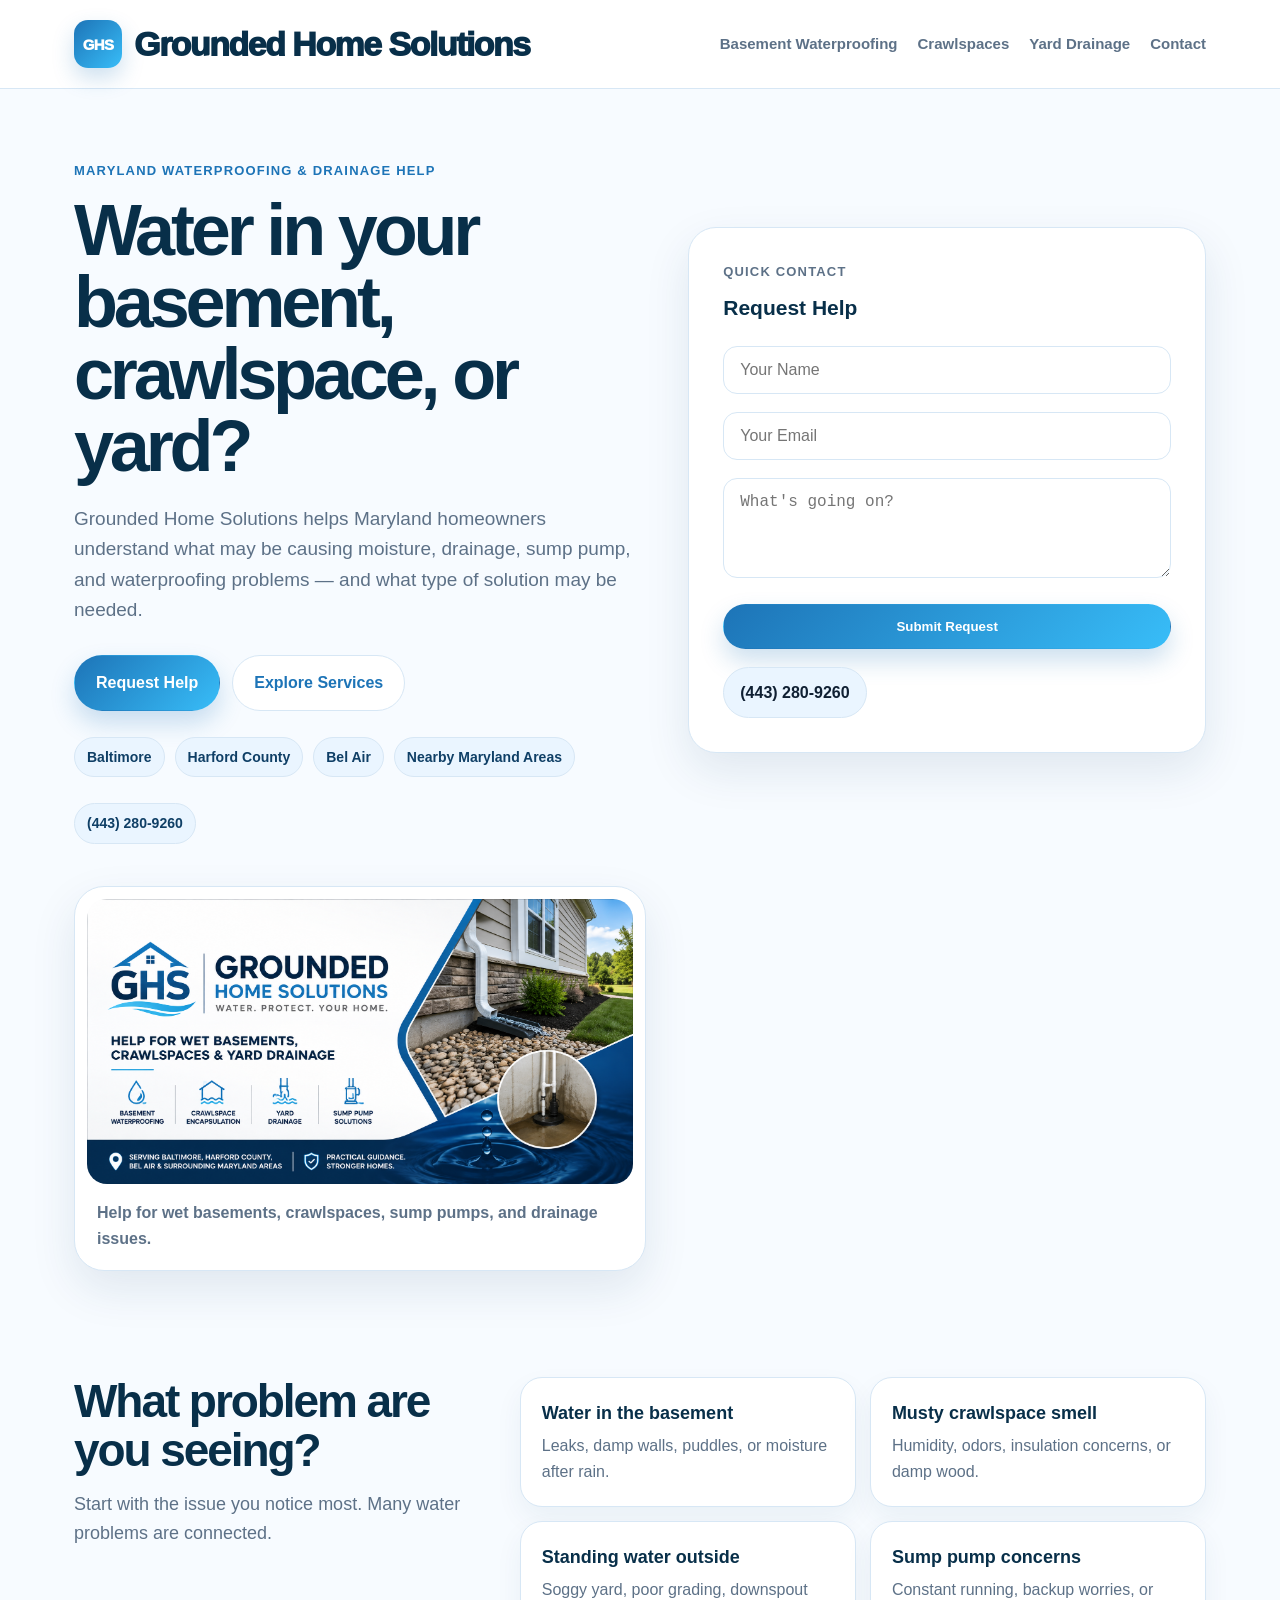
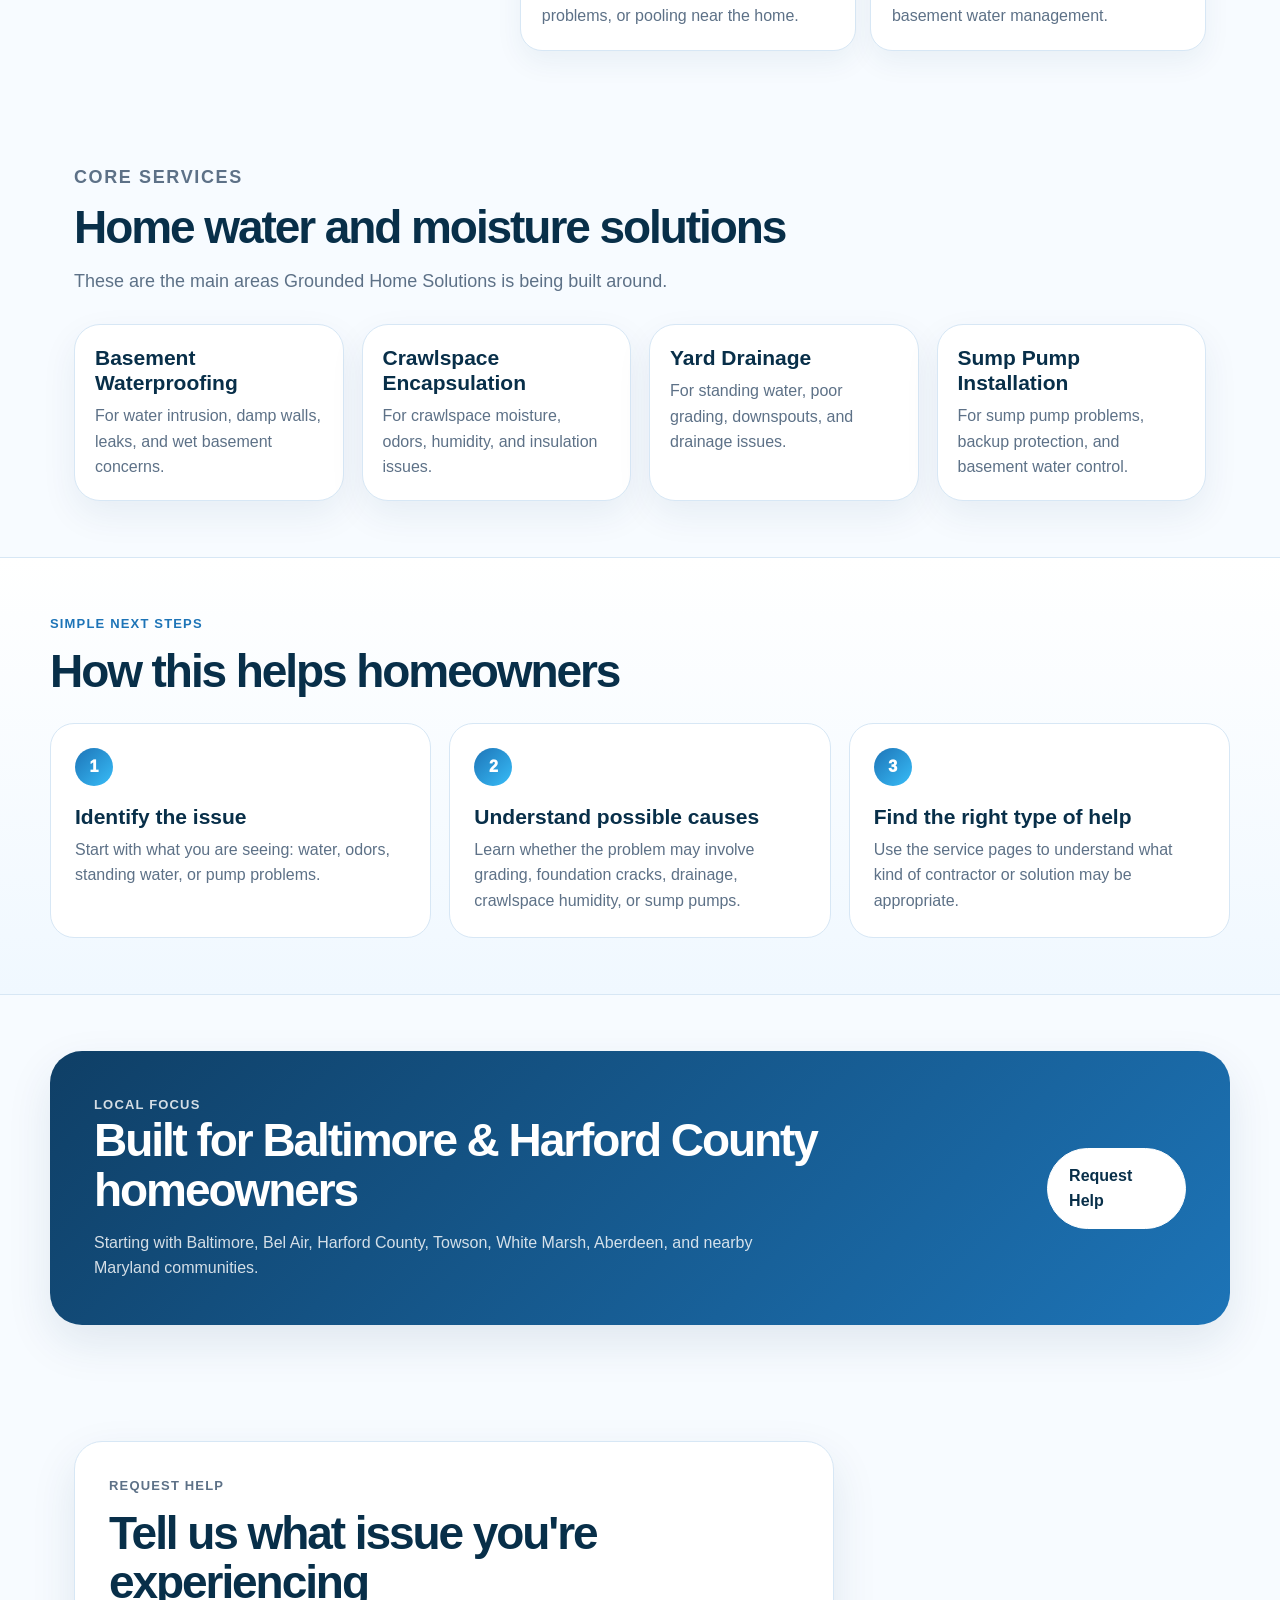
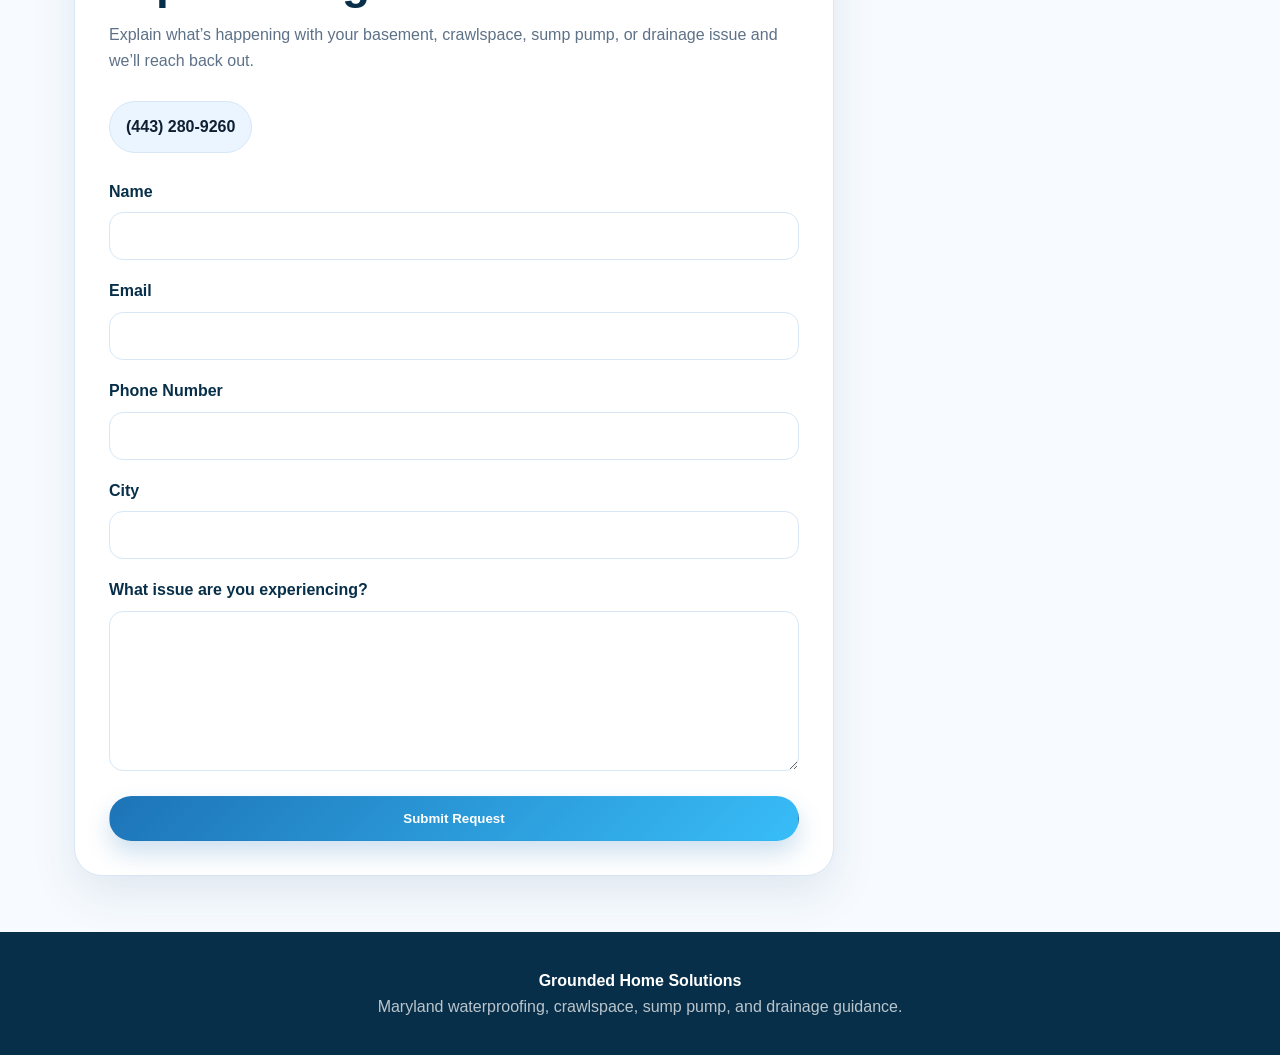
==== index.html @ 18ef08f9 "adding upper contact form" ====
<!DOCTYPE html>
<html lang="en">
<head>
  <meta charset="UTF-8">
  <meta name="viewport" content="width=device-width, initial-scale=1.0">

  <title>Grounded Home Solutions | Maryland Waterproofing & Drainage Help</title>

  <meta name="description" content="Grounded Home Solutions helps Maryland homeowners with basement waterproofing, crawlspace moisture, sump pumps, yard drainage, and water problems.">

  <meta property="og:title" content="Grounded Home Solutions | Maryland Waterproofing & Drainage Help">
  <meta property="og:description" content="Help for wet basements, crawlspace moisture, sump pumps, yard drainage, and water problems in Baltimore, Harford County, and nearby Maryland areas.">
  <meta property="og:type" content="website">
  <meta property="og:url" content="https://groundedhomesolutions.com/">
  <meta property="og:image" content="https://groundedhomesolutions.com/assets/css/assets/images/ghs-preview.png">

  <meta name="twitter:card" content="summary_large_image">
  <meta name="twitter:title" content="Grounded Home Solutions | Maryland Waterproofing & Drainage Help">
  <meta name="twitter:description" content="Clean, helpful guidance for Maryland homeowners dealing with basement water, crawlspace moisture, sump pumps, and drainage problems.">
  <meta name="twitter:image" content="https://groundedhomesolutions.com/assets/css/assets/images/ghs-preview.png">

  <link rel="stylesheet" href="assets/css/style.css">

  <!-- Google tag (gtag.js) -->
  <script async src="https://www.googletagmanager.com/gtag/js?id=G-4ZMW0R1TQC"></script>
  <script>
    window.dataLayer = window.dataLayer || [];
    function gtag(){dataLayer.push(arguments);}
    gtag('js', new Date());

    gtag('config', 'G-4ZMW0R1TQC');
  </script>
</head>

<body>

  <header class="site-header">
    <div class="nav-wrap">

      <a class="brand brand-lockup" href="/">
        <span class="logo-mark">GHS</span>
        <span>Grounded Home Solutions</span>
      </a>

      <nav>
        <a href="/services/basement-waterproofing.html">Basement Waterproofing</a>
        <a href="#">Crawlspaces</a>
        <a href="#">Yard Drainage</a>
        <a href="#contact">Contact</a>
      </nav>

    </div>
  </header>

  <main>

    <section class="hero">

      <div class="hero-copy">

        <p class="eyebrow">Maryland Waterproofing & Drainage Help</p>

        <h1>
          Water in your basement, crawlspace, or yard?
        </h1>

        <p class="hero-text">
          Grounded Home Solutions helps Maryland homeowners understand what may be causing moisture, drainage, sump pump, and waterproofing problems — and what type of solution may be needed.
        </p>

        <div class="hero-buttons">
          <a class="button" href="#contact">Request Help</a>

          <a class="button secondary" href="/services/basement-waterproofing.html">
            Explore Services
          </a>
        </div>

        <div class="trust-row">
          <span>Baltimore</span>
          <span>Harford County</span>
          <span>Bel Air</span>
          <span>Nearby Maryland Areas</span>
        </div>

        <div class="trust-row">
          <span>
            <a href="tel:4432809260">(443) 280-9260</a>
          </span>
        </div>

      </div>
      <div class="contact-card" style="margin-bottom:24px;">

  <p class="eyebrow">Quick Contact</p>

  <h3 style="margin-bottom:12px;">
    Request Help
  </h3>

  <form
    action="https://formspree.io/f/xlgveyzv"
    method="POST"
  >

    <div>
      <input
        type="text"
        name="name"
        placeholder="Your Name"
        required
      >
    </div>

    <div>
      <input
        type="email"
        name="email"
        placeholder="Your Email"
        required
      >
    </div>

    <div>
      <textarea
        name="message"
        placeholder="What's going on?"
        required
        style="min-height:100px;"
      ></textarea>
    </div>

    <button class="button" type="submit">
      Submit Request
    </button>

  </form>

  <div class="contact-phone" style="margin-top:18px;">
    <a href="tel:4432809260">(443) 280-9260</a>
  </div>

</div>
      <div class="hero-image-card">

        <img
          src="/assets/css/assets/images/ghs-preview.png"
          alt="Grounded Home Solutions waterproofing and drainage preview image"
          style="
            width:100%;
            height:auto;
            display:block;
            border-radius:20px;
          "
        >

        <div class="image-note">
          Help for wet basements, crawlspaces, sump pumps, and drainage issues.
        </div>

      </div>

    </section>

    <section class="quick-help">

      <div>
        <h2>What problem are you seeing?</h2>

        <p>
          Start with the issue you notice most. Many water problems are connected.
        </p>
      </div>

      <div class="problem-grid">

        <a class="problem-card" href="/services/basement-waterproofing.html">
          <strong>Water in the basement</strong>
          <span>Leaks, damp walls, puddles, or moisture after rain.</span>
        </a>

        <a class="problem-card" href="#">
          <strong>Musty crawlspace smell</strong>
          <span>Humidity, odors, insulation concerns, or damp wood.</span>
        </a>

        <a class="problem-card" href="#">
          <strong>Standing water outside</strong>
          <span>Soggy yard, poor grading, downspout problems, or pooling near the home.</span>
        </a>

        <a class="problem-card" href="#">
          <strong>Sump pump concerns</strong>
          <span>Constant running, backup worries, or basement water management.</span>
        </a>

      </div>

    </section>

    <section class="section">

      <div class="section-heading">
        <p class="eyebrow">Core Services</p>

        <h2>Home water and moisture solutions</h2>

        <p>
          These are the main areas Grounded Home Solutions is being built around.
        </p>
      </div>

      <div class="service-grid">

        <a class="service-card" href="/services/basement-waterproofing.html">
          <div>
            <h3>Basement Waterproofing</h3>
            <p>
              For water intrusion, damp walls, leaks, and wet basement concerns.
            </p>
          </div>
        </a>

        <a class="service-card" href="#">
          <div>
            <h3>Crawlspace Encapsulation</h3>
            <p>
              For crawlspace moisture, odors, humidity, and insulation issues.
            </p>
          </div>
        </a>

        <a class="service-card" href="#">
          <div>
            <h3>Yard Drainage</h3>
            <p>
              For standing water, poor grading, downspouts, and drainage issues.
            </p>
          </div>
        </a>

        <a class="service-card" href="#">
          <div>
            <h3>Sump Pump Installation</h3>
            <p>
              For sump pump problems, backup protection, and basement water control.
            </p>
          </div>
        </a>

      </div>

    </section>

    <section class="how-it-works">

      <p class="eyebrow">Simple Next Steps</p>

      <h2>How this helps homeowners</h2>

      <div class="steps">

        <div>
          <span>1</span>

          <h3>Identify the issue</h3>

          <p>
            Start with what you are seeing: water, odors, standing water, or pump problems.
          </p>
        </div>

        <div>
          <span>2</span>

          <h3>Understand possible causes</h3>

          <p>
            Learn whether the problem may involve grading, foundation cracks, drainage, crawlspace humidity, or sump pumps.
          </p>
        </div>

        <div>
          <span>3</span>

          <h3>Find the right type of help</h3>

          <p>
            Use the service pages to understand what kind of contractor or solution may be appropriate.
          </p>
        </div>

      </div>

    </section>

    <section class="local-section">

      <div>

        <p class="eyebrow">Local Focus</p>

        <h2>
          Built for Baltimore & Harford County homeowners
        </h2>

        <p>
          Starting with Baltimore, Bel Air, Harford County, Towson, White Marsh, Aberdeen, and nearby Maryland communities.
        </p>

      </div>

      <a class="button light" href="#contact">
        Request Help
      </a>

    </section>

    <section class="contact-section" id="contact">

      <div class="contact-card">

        <p class="eyebrow">Request Help</p>

        <h2>
          Tell us what issue you're experiencing
        </h2>

        <p>
          Explain what’s happening with your basement, crawlspace, sump pump, or drainage issue and we’ll reach back out.
        </p>

        <div class="contact-phone">
          <a href="tel:4432809260">(443) 280-9260</a>
        </div>

        <form
          action="https://formspree.io/f/xlgveyzv"
          method="POST"
        >

          <div>
            <label>Name</label>

            <input
              type="text"
              name="name"
              required
            >
          </div>

          <div>
            <label>Email</label>

            <input
              type="email"
              name="email"
              required
            >
          </div>

          <div>
            <label>Phone Number</label>

            <input
              type="tel"
              name="phone"
            >
          </div>

          <div>
            <label>City</label>

            <input
              type="text"
              name="city"
            >
          </div>

          <div>
            <label>What issue are you experiencing?</label>

            <textarea
              name="message"
              required
            ></textarea>
          </div>

          <button class="button" type="submit">
            Submit Request
          </button>

        </form>

      </div>

    </section>

  </main>

  <footer>
    <strong>Grounded Home Solutions</strong>

    <p>
      Maryland waterproofing, crawlspace, sump pump, and drainage guidance.
    </p>
  </footer>

</body>
</html>
---- assets/css/style.css ----
:root {
  --bg: #f7fbff;
  --paper: #ffffff;
  --soft: #eaf5ff;
  --soft-blue: #dff0ff;
  --blue: #1d74b7;
  --blue-dark: #0f3f66;
  --blue-deep: #082f49;
  --aqua: #38bdf8;
  --text: #102033;
  --muted: #5d7187;
  --border: #d7e7f5;
  --shadow: 0 18px 45px rgba(15, 63, 102, 0.10);
}

* {
  box-sizing: border-box;
}

body {
  margin: 0;
  background: var(--bg);
  color: var(--text);
  font-family: "Inter", "Segoe UI", Arial, Helvetica, sans-serif;
  line-height: 1.6;
}

a {
  color: inherit;
  text-decoration: none;
}

.site-header {
  background: rgba(255, 255, 255, 0.94);
  border-bottom: 1px solid var(--border);
  position: sticky;
  top: 0;
  z-index: 10;
  backdrop-filter: blur(12px);
}

.nav-wrap {
  max-width: 1180px;
  margin: 0 auto;
  padding: 20px 24px;
  display: flex;
  justify-content: space-between;
  align-items: center;
  gap: 28px;
}

.brand {
  font-weight: 950;
  font-size: clamp(24px, 3vw, 34px);
  letter-spacing: -0.045em;
  color: var(--blue-deep);
  line-height: 1;
}

.brand-lockup {
  display: inline-flex;
  align-items: center;
  gap: 12px;
}

.logo-mark {
  width: 48px;
  height: 48px;
  border-radius: 14px;
  background: linear-gradient(135deg, var(--blue), var(--aqua));
  color: white;
  display: inline-flex;
  align-items: center;
  justify-content: center;
  font-size: 15px;
  font-weight: 950;
  letter-spacing: -0.04em;
  box-shadow: 0 10px 22px rgba(29, 116, 183, 0.22);
  flex: 0 0 auto;
}

nav {
  display: flex;
  gap: 20px;
  flex-wrap: wrap;
  font-size: 15px;
}

nav a {
  color: var(--muted);
  font-weight: 750;
}

nav a:hover {
  color: var(--blue);
}

.hero {
  max-width: 1180px;
  margin: 0 auto;
  padding: 72px 24px 50px;
  display: grid;
  grid-template-columns: 1.05fr 0.95fr;
  gap: 42px;
  align-items: center;
}

.eyebrow {
  margin: 0 0 12px;
  color: var(--blue);
  font-size: 13px;
  font-weight: 900;
  text-transform: uppercase;
  letter-spacing: 0.09em;
}

h1,
h2,
h3,
p {
  margin-top: 0;
}

h1 {
  font-size: clamp(44px, 6vw, 72px);
  line-height: 1;
  letter-spacing: -0.058em;
  margin-bottom: 22px;
  color: var(--blue-deep);
}

h2 {
  font-size: clamp(30px, 4vw, 46px);
  line-height: 1.08;
  letter-spacing: -0.045em;
  margin-bottom: 14px;
  color: var(--blue-deep);
}

h3 {
  font-size: 21px;
  line-height: 1.2;
  margin-bottom: 8px;
  color: var(--blue-deep);
}

.hero-text {
  color: var(--muted);
  font-size: 19px;
  max-width: 700px;
}

.hero-buttons {
  display: flex;
  gap: 12px;
  flex-wrap: wrap;
  margin-top: 30px;
}

.button {
  display: inline-flex;
  align-items: center;
  justify-content: center;
  background: linear-gradient(135deg, var(--blue), var(--aqua));
  color: white;
  padding: 14px 21px;
  border-radius: 999px;
  font-weight: 900;
  border: 1px solid transparent;
  box-shadow: 0 12px 24px rgba(29, 116, 183, 0.22);
  transition: all 0.2s ease;
}

.button:hover {
  transform: translateY(-1px);
  box-shadow: 0 16px 30px rgba(29, 116, 183, 0.28);
}

.button.secondary {
  background: white;
  color: var(--blue);
  border-color: var(--border);
  box-shadow: none;
}

.button.secondary:hover {
  background: var(--soft);
}

.button.light {
  background: white;
  color: var(--blue-deep);
  border-color: white;
  box-shadow: none;
}

.trust-row {
  margin-top: 26px;
  display: flex;
  gap: 10px;
  flex-wrap: wrap;
}

.trust-row span {
  background: var(--soft);
  color: var(--blue-dark);
  padding: 8px 12px;
  border-radius: 999px;
  font-size: 14px;
  font-weight: 850;
  border: 1px solid var(--border);
}

.hero-image-card {
  background: var(--paper);
  border: 1px solid var(--border);
  border-radius: 30px;
  padding: 12px;
  box-shadow: var(--shadow);
}

.hero-image-card img {
  width: 100%;
  height: auto;
  display: block;
  border-radius: 22px;
}

.image-note {
  padding: 16px 10px 6px;
  color: var(--muted);
  font-weight: 750;
}

.quick-help,
.section,
.how-it-works,
.local-section,
.contact-section {
  max-width: 1180px;
  margin: 0 auto;
  padding: 56px 24px;
}

.quick-help {
  display: grid;
  grid-template-columns: 0.75fr 1.25fr;
  gap: 34px;
  align-items: start;
}

.quick-help p,
.section-heading p {
  color: var(--muted);
  font-size: 18px;
}

.problem-grid {
  display: grid;
  grid-template-columns: 1fr 1fr;
  gap: 14px;
}

.problem-card {
  background: var(--paper);
  border: 1px solid var(--border);
  border-radius: 22px;
  padding: 21px;
  box-shadow: 0 12px 28px rgba(15, 63, 102, 0.06);
}

.problem-card strong {
  display: block;
  color: var(--blue-deep);
  font-size: 18px;
  margin-bottom: 6px;
}

.problem-card span {
  color: var(--muted);
}

.problem-card:hover,
.service-card:hover {
  transform: translateY(-3px);
}

.section-heading {
  max-width: 760px;
  margin-bottom: 28px;
}

.service-grid {
  display: grid;
  grid-template-columns: repeat(4, 1fr);
  gap: 18px;
}

.service-card {
  background: var(--paper);
  border: 1px solid var(--border);
  border-radius: 26px;
  overflow: hidden;
  box-shadow: 0 14px 36px rgba(15, 63, 102, 0.07);
}

.service-card img {
  width: 100%;
  height: 145px;
  object-fit: cover;
  display: block;
}

.service-card div {
  padding: 20px;
}

.service-card p {
  color: var(--muted);
  margin-bottom: 0;
}

.how-it-works {
  background: linear-gradient(180deg, #ffffff, #f0f8ff);
  border-top: 1px solid var(--border);
  border-bottom: 1px solid var(--border);
  max-width: none;
}

.how-it-works > .eyebrow,
.how-it-works > h2,
.steps {
  max-width: 1180px;
  margin-left: auto;
  margin-right: auto;
}

.steps {
  display: grid;
  grid-template-columns: repeat(3, 1fr);
  gap: 18px;
  margin-top: 26px;
}

.steps div {
  background: white;
  border: 1px solid var(--border);
  border-radius: 24px;
  padding: 24px;
}

.steps span {
  display: inline-flex;
  width: 38px;
  height: 38px;
  background: linear-gradient(135deg, var(--blue), var(--aqua));
  color: white;
  border-radius: 999px;
  align-items: center;
  justify-content: center;
  font-weight: 950;
  margin-bottom: 18px;
}

.steps p {
  color: var(--muted);
  margin-bottom: 0;
}

.contact-card {
  background: white;
  border: 1px solid var(--border);
  border-radius: 28px;
  padding: 34px;
  box-shadow: var(--shadow);
  max-width: 760px;
}

.contact-card p {
  color: var(--muted);
}

.contact-card form {
  display: flex;
  flex-direction: column;
  gap: 18px;
  margin-top: 26px;
}

.contact-card label {
  display: block;
  font-weight: 800;
  color: var(--blue-deep);
  margin-bottom: 8px;
}

.contact-card input,
.contact-card textarea {
  width: 100%;
  border: 1px solid var(--border);
  border-radius: 14px;
  padding: 14px 16px;
  font-size: 16px;
  background: #ffffff;
  color: var(--text);
  transition: border-color 0.2s ease, box-shadow 0.2s ease;
}

.contact-card input:focus,
.contact-card textarea:focus {
  outline: none;
  border-color: var(--blue);
  box-shadow: 0 0 0 4px rgba(56, 189, 248, 0.14);
}

.contact-card textarea {
  min-height: 160px;
  resize: vertical;
}

.contact-phone {
  display: inline-flex;
  align-items: center;
  gap: 10px;
  background: var(--soft);
  border: 1px solid var(--border);
  padding: 12px 16px;
  border-radius: 999px;
  font-weight: 850;
  margin-top: 12px;
}

.local-section {
  background: linear-gradient(135deg, var(--blue-dark), var(--blue));
  color: white;
  border-radius: 32px;
  margin-top: 56px;
  margin-bottom: 60px;
  padding: 44px;
  display: flex;
  justify-content: space-between;
  gap: 28px;
  align-items: center;
  box-shadow: var(--shadow);
}

.local-section h2 {
  color: white;
}

.local-section .eyebrow,
.local-section p {
  color: rgba(255, 255, 255, 0.82);
}

.local-section p {
  max-width: 720px;
  margin-bottom: 0;
}

footer {
  background: var(--blue-deep);
  color: white;
  padding: 36px 22px;
  text-align: center;
}

footer p {
  margin-bottom: 0;
  color: rgba(255, 255, 255, 0.72);
}

@media (max-width: 900px) {
  .nav-wrap {
    flex-direction: column;
    align-items: flex-start;
  }

  .brand {
    font-size: 28px;
  }

  .hero,
  .quick-help,
  .local-section {
    grid-template-columns: 1fr;
  }

  .hero-image-card img {
    height: auto;
  }

  .problem-grid,
  .service-grid,
  .steps {
    grid-template-columns: 1fr;
  }

  .local-section {
    display: block;
    border-radius: 24px;
  }

  .local-section .button {
    margin-top: 24px;
  }

  .contact-card {
    padding: 24px;
  }
}
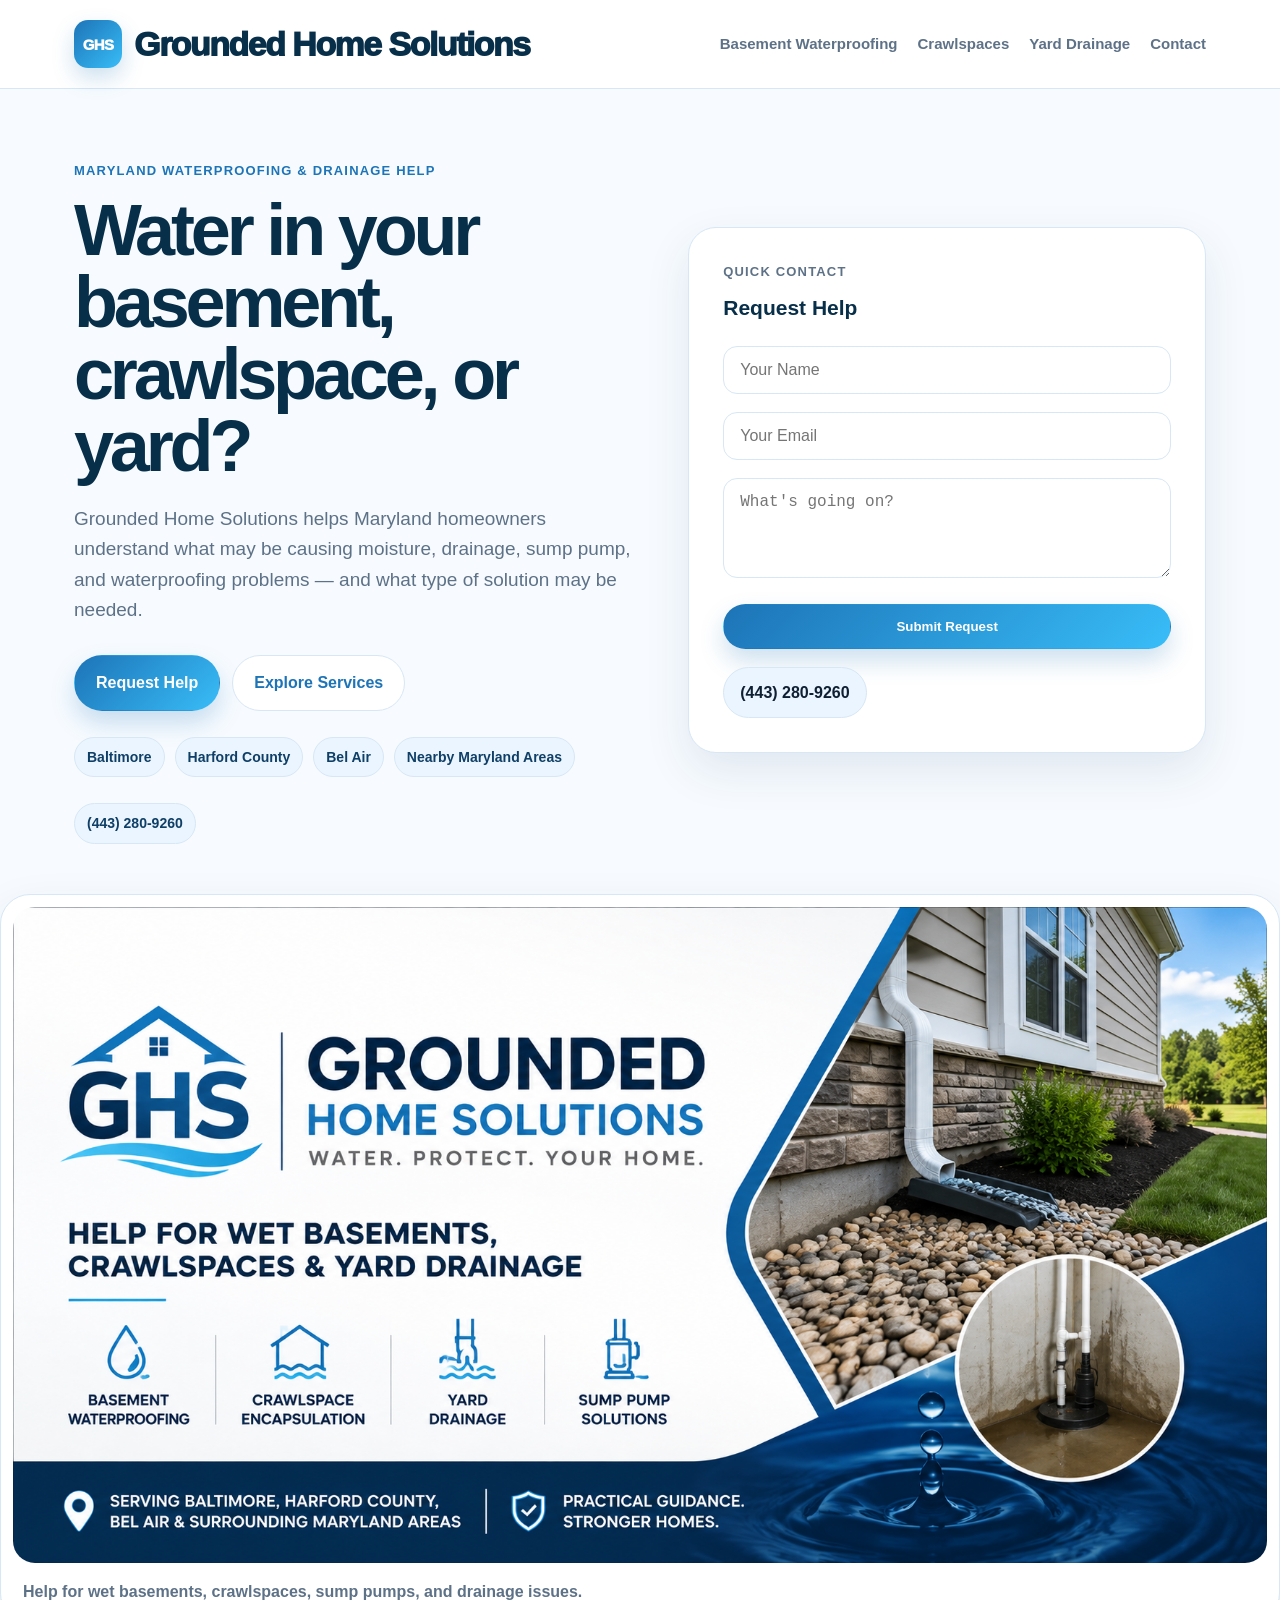
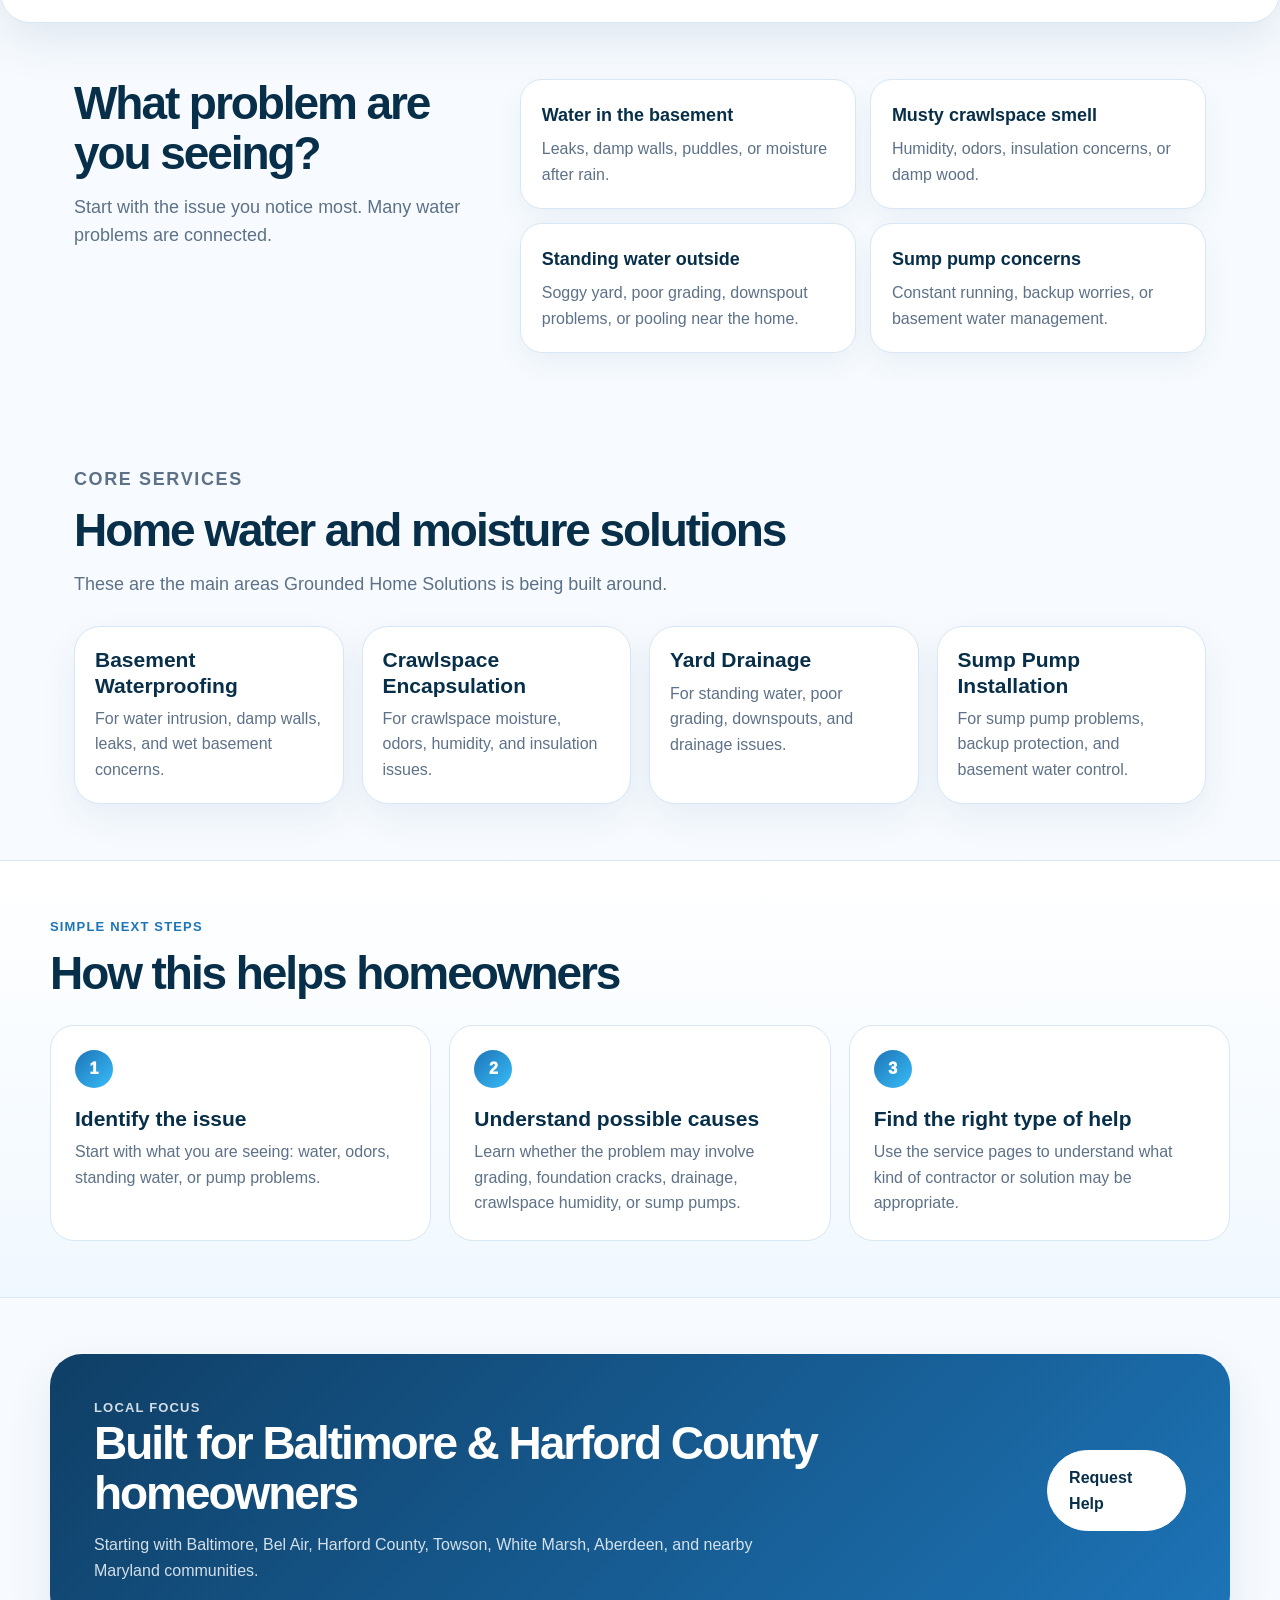
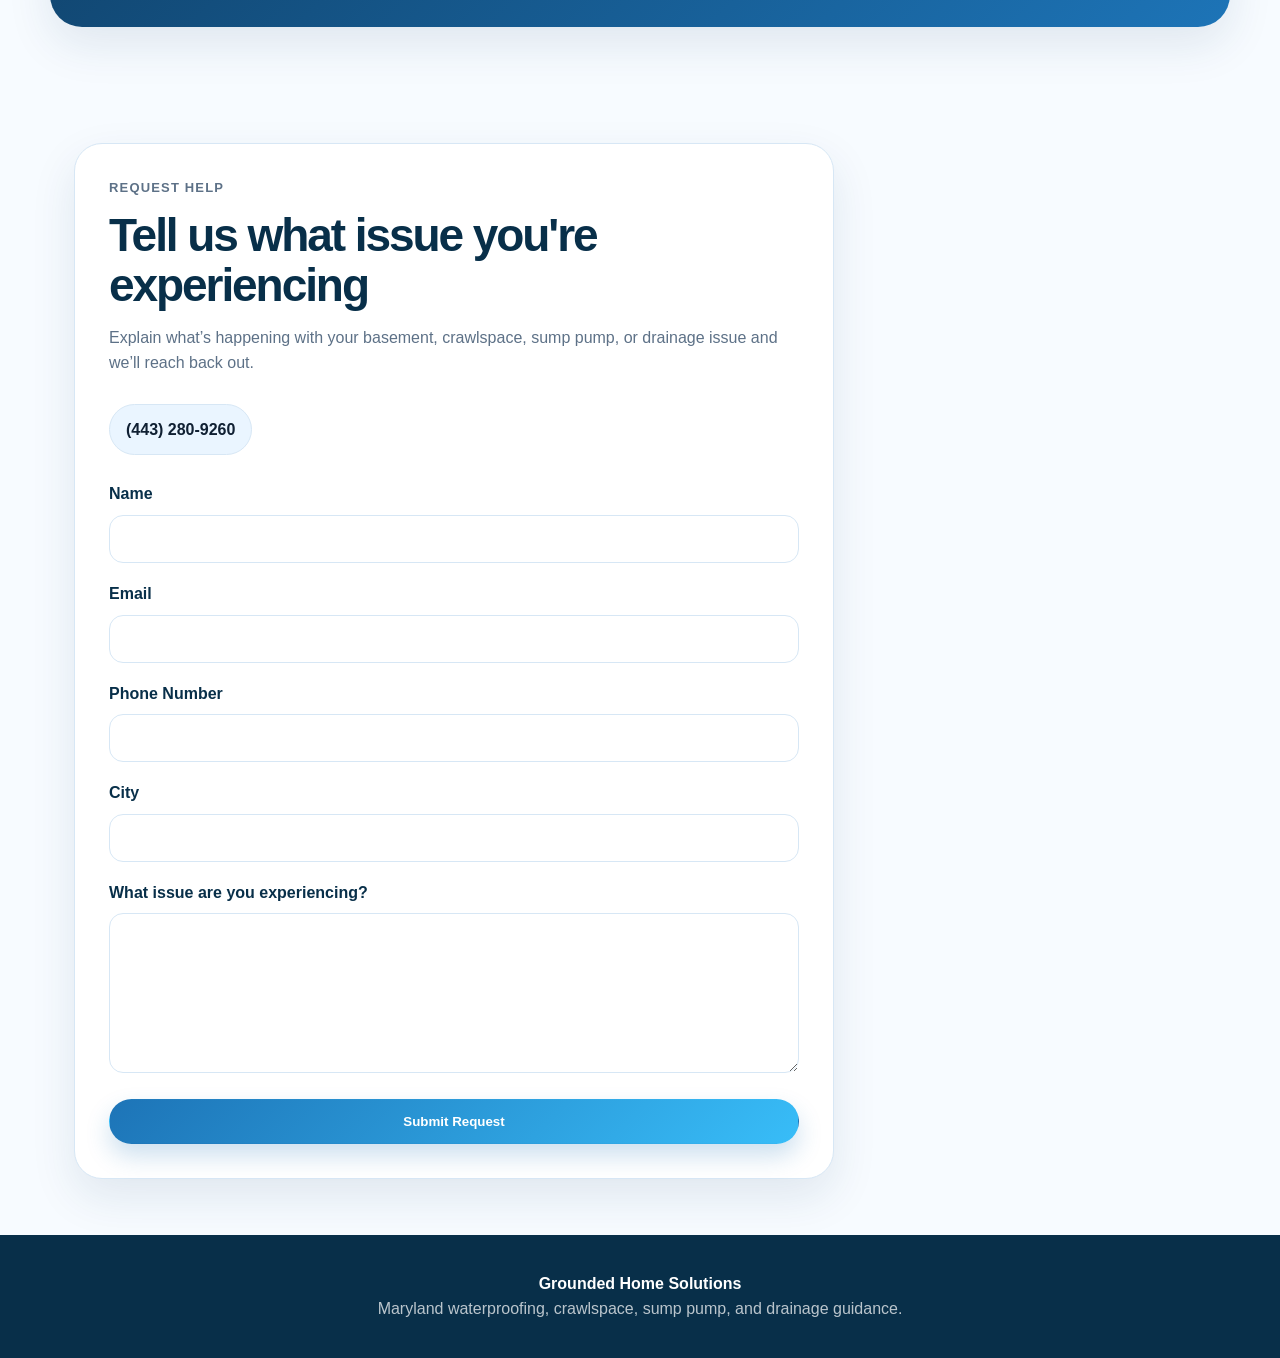
==== commit 2e802afd: "Update index.html" ====
--- a/index.html
+++ b/index.html
@@ -23,33 +23,55 @@
 
   <!-- Google tag (gtag.js) -->
   <script async src="https://www.googletagmanager.com/gtag/js?id=G-4ZMW0R1TQC"></script>
+
   <script>
     window.dataLayer = window.dataLayer || [];
+
     function gtag(){dataLayer.push(arguments);}
+
     gtag('js', new Date());
 
     gtag('config', 'G-4ZMW0R1TQC');
   </script>
+
 </head>
 
 <body>
 
   <header class="site-header">
+
     <div class="nav-wrap">
 
       <a class="brand brand-lockup" href="/">
+
         <span class="logo-mark">GHS</span>
+
         <span>Grounded Home Solutions</span>
+
       </a>
 
       <nav>
-        <a href="/services/basement-waterproofing.html">Basement Waterproofing</a>
-        <a href="#">Crawlspaces</a>
-        <a href="#">Yard Drainage</a>
-        <a href="#contact">Contact</a>
+
+        <a href="/services/basement-waterproofing.html">
+          Basement Waterproofing
+        </a>
+
+        <a href="#">
+          Crawlspaces
+        </a>
+
+        <a href="#">
+          Yard Drainage
+        </a>
+
+        <a href="#contact">
+          Contact
+        </a>
+
       </nav>
 
     </div>
+
   </header>
 
   <main>
@@ -58,7 +80,9 @@
 
       <div class="hero-copy">
 
-        <p class="eyebrow">Maryland Waterproofing & Drainage Help</p>
+        <p class="eyebrow">
+          Maryland Waterproofing & Drainage Help
+        </p>
 
         <h1>
           Water in your basement, crawlspace, or yard?
@@ -69,129 +93,182 @@
         </p>
 
         <div class="hero-buttons">
-          <a class="button" href="#contact">Request Help</a>
+
+          <a class="button" href="#contact">
+            Request Help
+          </a>
 
           <a class="button secondary" href="/services/basement-waterproofing.html">
             Explore Services
           </a>
+
         </div>
 
         <div class="trust-row">
+
           <span>Baltimore</span>
+
           <span>Harford County</span>
+
           <span>Bel Air</span>
+
           <span>Nearby Maryland Areas</span>
+
         </div>
 
         <div class="trust-row">
+
           <span>
             <a href="tel:4432809260">(443) 280-9260</a>
           </span>
-        </div>
-
-      </div>
-      <div class="contact-card" style="margin-bottom:24px;">
-
-  <p class="eyebrow">Quick Contact</p>
-
-  <h3 style="margin-bottom:12px;">
-    Request Help
-  </h3>
-
-  <form
-    action="https://formspree.io/f/xlgveyzv"
-    method="POST"
-  >
-
-    <div>
-      <input
-        type="text"
-        name="name"
-        placeholder="Your Name"
-        required
+
+        </div>
+
+      </div>
+
+      <div>
+
+        <div class="contact-card" style="margin-bottom:24px;">
+
+          <p class="eyebrow">
+            Quick Contact
+          </p>
+
+          <h3 style="margin-bottom:12px;">
+            Request Help
+          </h3>
+
+          <form
+            action="https://formspree.io/f/xlgveyzv"
+            method="POST"
+          >
+
+            <div>
+
+              <input
+                type="text"
+                name="name"
+                placeholder="Your Name"
+                required
+              >
+
+            </div>
+
+            <div>
+
+              <input
+                type="email"
+                name="email"
+                placeholder="Your Email"
+                required
+              >
+
+            </div>
+
+            <div>
+
+              <textarea
+                name="message"
+                placeholder="What's going on?"
+                required
+                style="min-height:100px;"
+              ></textarea>
+
+            </div>
+
+            <button class="button" type="submit">
+              Submit Request
+            </button>
+
+          </form>
+
+          <div class="contact-phone" style="margin-top:18px;">
+
+            <a href="tel:4432809260">(443) 280-9260</a>
+
+          </div>
+
+        </div>
+
+      </div>
+
+    </section>
+
+    <div class="hero-image-card">
+
+      <img
+        src="/assets/css/assets/images/ghs-preview.png"
+        alt="Grounded Home Solutions waterproofing and drainage preview image"
       >
+
+      <div class="image-note">
+        Help for wet basements, crawlspaces, sump pumps, and drainage issues.
+      </div>
+
     </div>
 
-    <div>
-      <input
-        type="email"
-        name="email"
-        placeholder="Your Email"
-        required
-      >
-    </div>
-
-    <div>
-      <textarea
-        name="message"
-        placeholder="What's going on?"
-        required
-        style="min-height:100px;"
-      ></textarea>
-    </div>
-
-    <button class="button" type="submit">
-      Submit Request
-    </button>
-
-  </form>
-
-  <div class="contact-phone" style="margin-top:18px;">
-    <a href="tel:4432809260">(443) 280-9260</a>
-  </div>
-
-</div>
-      <div class="hero-image-card">
-
-        <img
-          src="/assets/css/assets/images/ghs-preview.png"
-          alt="Grounded Home Solutions waterproofing and drainage preview image"
-          style="
-            width:100%;
-            height:auto;
-            display:block;
-            border-radius:20px;
-          "
-        >
-
-        <div class="image-note">
-          Help for wet basements, crawlspaces, sump pumps, and drainage issues.
-        </div>
-
-      </div>
-
-    </section>
-
     <section class="quick-help">
 
       <div>
-        <h2>What problem are you seeing?</h2>
+
+        <h2>
+          What problem are you seeing?
+        </h2>
 
         <p>
           Start with the issue you notice most. Many water problems are connected.
         </p>
+
       </div>
 
       <div class="problem-grid">
 
         <a class="problem-card" href="/services/basement-waterproofing.html">
-          <strong>Water in the basement</strong>
-          <span>Leaks, damp walls, puddles, or moisture after rain.</span>
+
+          <strong>
+            Water in the basement
+          </strong>
+
+          <span>
+            Leaks, damp walls, puddles, or moisture after rain.
+          </span>
+
         </a>
 
         <a class="problem-card" href="#">
-          <strong>Musty crawlspace smell</strong>
-          <span>Humidity, odors, insulation concerns, or damp wood.</span>
+
+          <strong>
+            Musty crawlspace smell
+          </strong>
+
+          <span>
+            Humidity, odors, insulation concerns, or damp wood.
+          </span>
+
         </a>
 
         <a class="problem-card" href="#">
-          <strong>Standing water outside</strong>
-          <span>Soggy yard, poor grading, downspout problems, or pooling near the home.</span>
+
+          <strong>
+            Standing water outside
+          </strong>
+
+          <span>
+            Soggy yard, poor grading, downspout problems, or pooling near the home.
+          </span>
+
         </a>
 
         <a class="problem-card" href="#">
-          <strong>Sump pump concerns</strong>
-          <span>Constant running, backup worries, or basement water management.</span>
+
+          <strong>
+            Sump pump concerns
+          </strong>
+
+          <span>
+            Constant running, backup worries, or basement water management.
+          </span>
+
         </a>
 
       </div>
@@ -201,51 +278,85 @@
     <section class="section">
 
       <div class="section-heading">
-        <p class="eyebrow">Core Services</p>
-
-        <h2>Home water and moisture solutions</h2>
+
+        <p class="eyebrow">
+          Core Services
+        </p>
+
+        <h2>
+          Home water and moisture solutions
+        </h2>
 
         <p>
           These are the main areas Grounded Home Solutions is being built around.
         </p>
+
       </div>
 
       <div class="service-grid">
 
         <a class="service-card" href="/services/basement-waterproofing.html">
-          <div>
-            <h3>Basement Waterproofing</h3>
+
+          <div>
+
+            <h3>
+              Basement Waterproofing
+            </h3>
+
             <p>
               For water intrusion, damp walls, leaks, and wet basement concerns.
             </p>
-          </div>
+
+          </div>
+
         </a>
 
         <a class="service-card" href="#">
-          <div>
-            <h3>Crawlspace Encapsulation</h3>
+
+          <div>
+
+            <h3>
+              Crawlspace Encapsulation
+            </h3>
+
             <p>
               For crawlspace moisture, odors, humidity, and insulation issues.
             </p>
-          </div>
+
+          </div>
+
         </a>
 
         <a class="service-card" href="#">
-          <div>
-            <h3>Yard Drainage</h3>
+
+          <div>
+
+            <h3>
+              Yard Drainage
+            </h3>
+
             <p>
               For standing water, poor grading, downspouts, and drainage issues.
             </p>
-          </div>
+
+          </div>
+
         </a>
 
         <a class="service-card" href="#">
-          <div>
-            <h3>Sump Pump Installation</h3>
+
+          <div>
+
+            <h3>
+              Sump Pump Installation
+            </h3>
+
             <p>
               For sump pump problems, backup protection, and basement water control.
             </p>
-          </div>
+
+          </div>
+
         </a>
 
       </div>
@@ -254,40 +365,56 @@
 
     <section class="how-it-works">
 
-      <p class="eyebrow">Simple Next Steps</p>
-
-      <h2>How this helps homeowners</h2>
+      <p class="eyebrow">
+        Simple Next Steps
+      </p>
+
+      <h2>
+        How this helps homeowners
+      </h2>
 
       <div class="steps">
 
         <div>
+
           <span>1</span>
 
-          <h3>Identify the issue</h3>
+          <h3>
+            Identify the issue
+          </h3>
 
           <p>
             Start with what you are seeing: water, odors, standing water, or pump problems.
           </p>
+
         </div>
 
         <div>
+
           <span>2</span>
 
-          <h3>Understand possible causes</h3>
+          <h3>
+            Understand possible causes
+          </h3>
 
           <p>
             Learn whether the problem may involve grading, foundation cracks, drainage, crawlspace humidity, or sump pumps.
           </p>
+
         </div>
 
         <div>
+
           <span>3</span>
 
-          <h3>Find the right type of help</h3>
+          <h3>
+            Find the right type of help
+          </h3>
 
           <p>
             Use the service pages to understand what kind of contractor or solution may be appropriate.
           </p>
+
         </div>
 
       </div>
@@ -298,7 +425,9 @@
 
       <div>
 
-        <p class="eyebrow">Local Focus</p>
+        <p class="eyebrow">
+          Local Focus
+        </p>
 
         <h2>
           Built for Baltimore & Harford County homeowners
@@ -320,7 +449,9 @@
 
       <div class="contact-card">
 
-        <p class="eyebrow">Request Help</p>
+        <p class="eyebrow">
+          Request Help
+        </p>
 
         <h2>
           Tell us what issue you're experiencing
@@ -331,7 +462,9 @@
         </p>
 
         <div class="contact-phone">
+
           <a href="tel:4432809260">(443) 280-9260</a>
+
         </div>
 
         <form
@@ -340,50 +473,70 @@
         >
 
           <div>
-            <label>Name</label>
+
+            <label>
+              Name
+            </label>
 
             <input
               type="text"
               name="name"
               required
             >
-          </div>
-
-          <div>
-            <label>Email</label>
+
+          </div>
+
+          <div>
+
+            <label>
+              Email
+            </label>
 
             <input
               type="email"
               name="email"
               required
             >
-          </div>
-
-          <div>
-            <label>Phone Number</label>
+
+          </div>
+
+          <div>
+
+            <label>
+              Phone Number
+            </label>
 
             <input
               type="tel"
               name="phone"
             >
-          </div>
-
-          <div>
-            <label>City</label>
+
+          </div>
+
+          <div>
+
+            <label>
+              City
+            </label>
 
             <input
               type="text"
               name="city"
             >
-          </div>
-
-          <div>
-            <label>What issue are you experiencing?</label>
+
+          </div>
+
+          <div>
+
+            <label>
+              What issue are you experiencing?
+            </label>
 
             <textarea
               name="message"
               required
             ></textarea>
+
           </div>
 
           <button class="button" type="submit">
@@ -399,11 +552,15 @@
   </main>
 
   <footer>
-    <strong>Grounded Home Solutions</strong>
+
+    <strong>
+      Grounded Home Solutions
+    </strong>
 
     <p>
       Maryland waterproofing, crawlspace, sump pump, and drainage guidance.
     </p>
+
   </footer>
 
 </body>
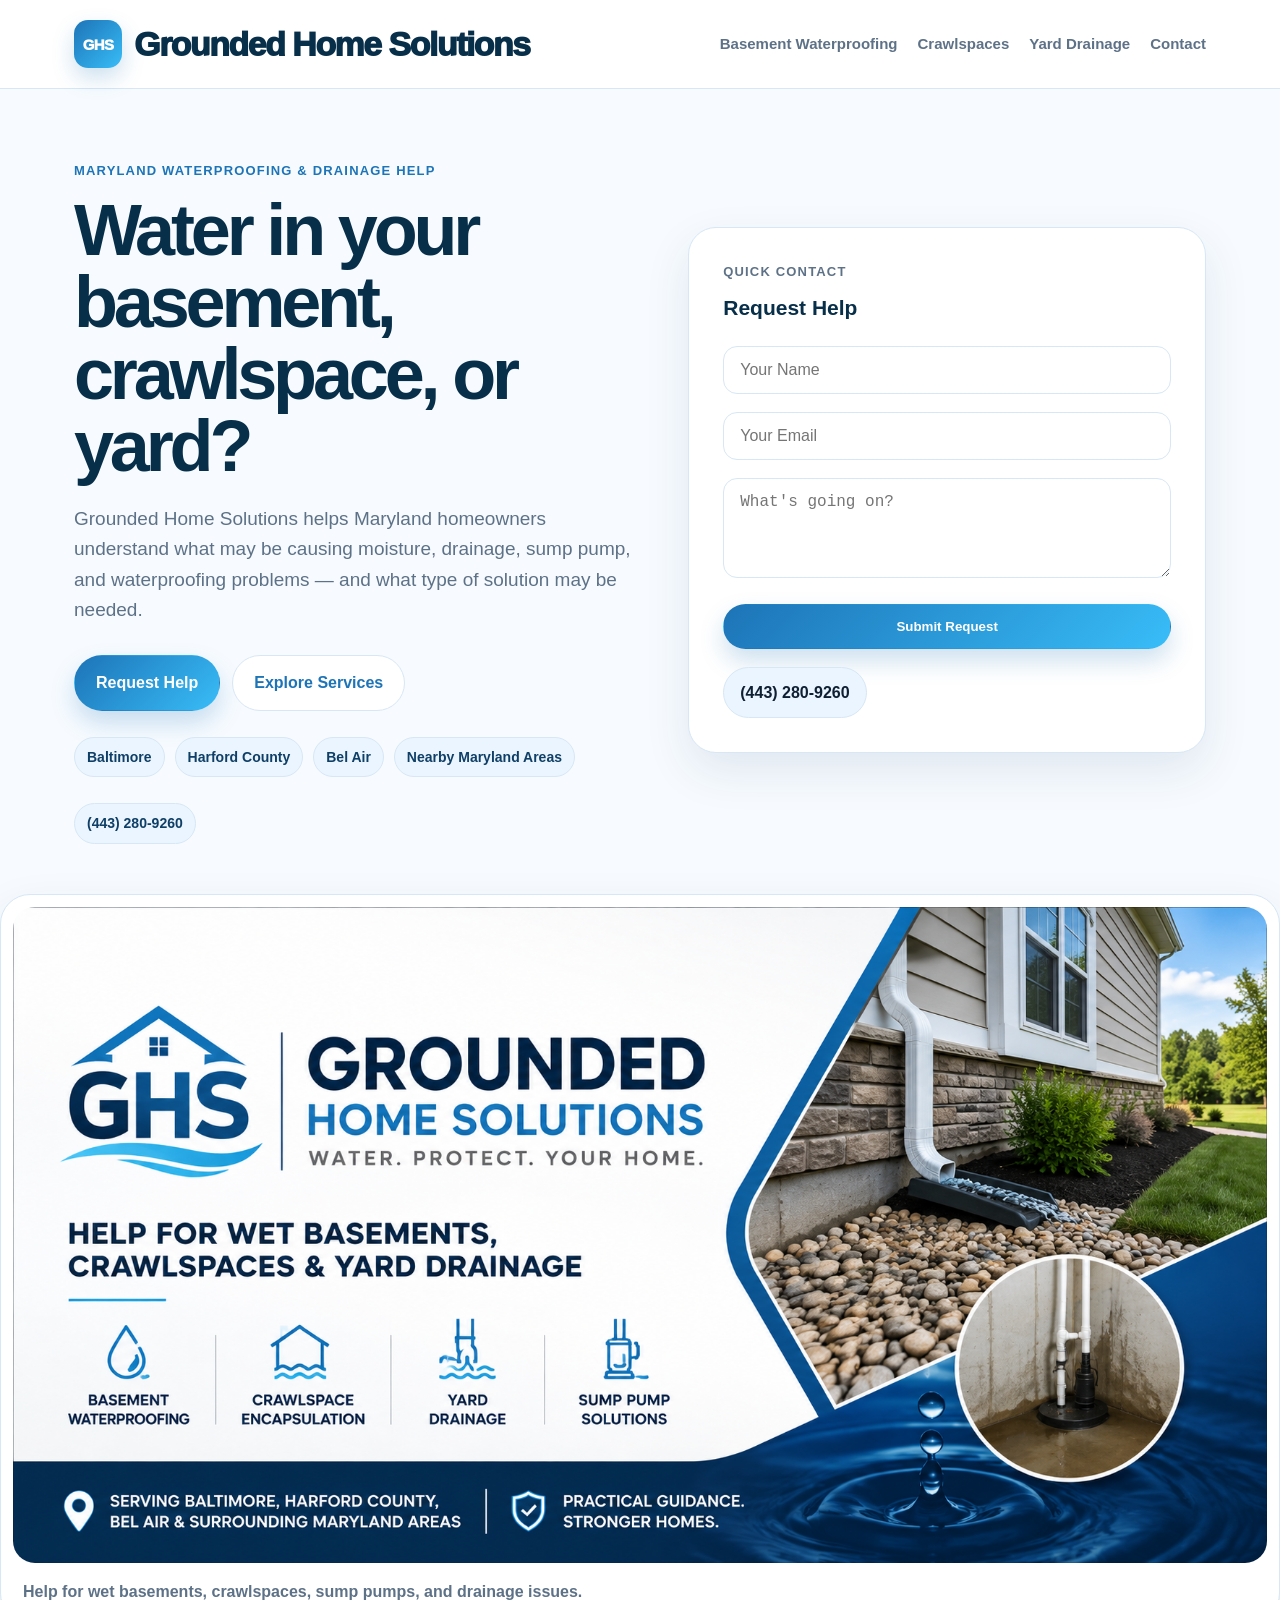
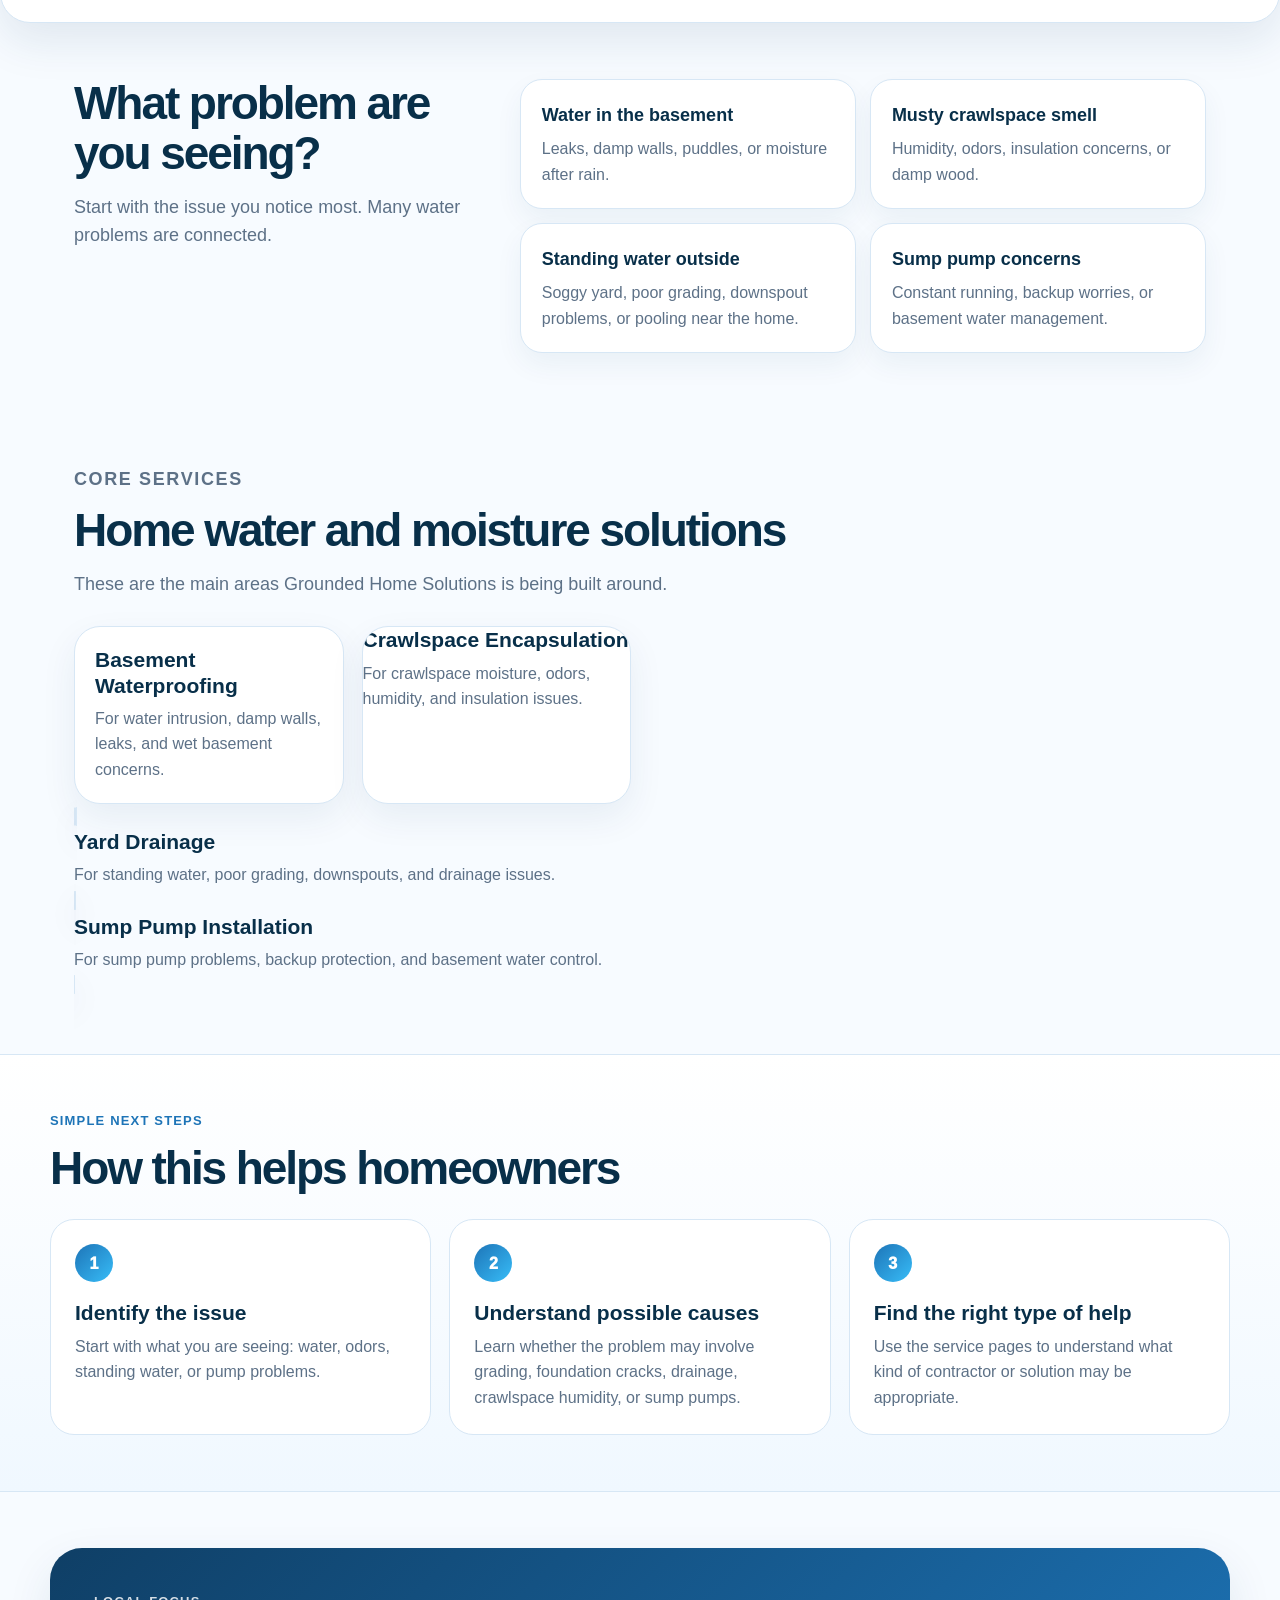
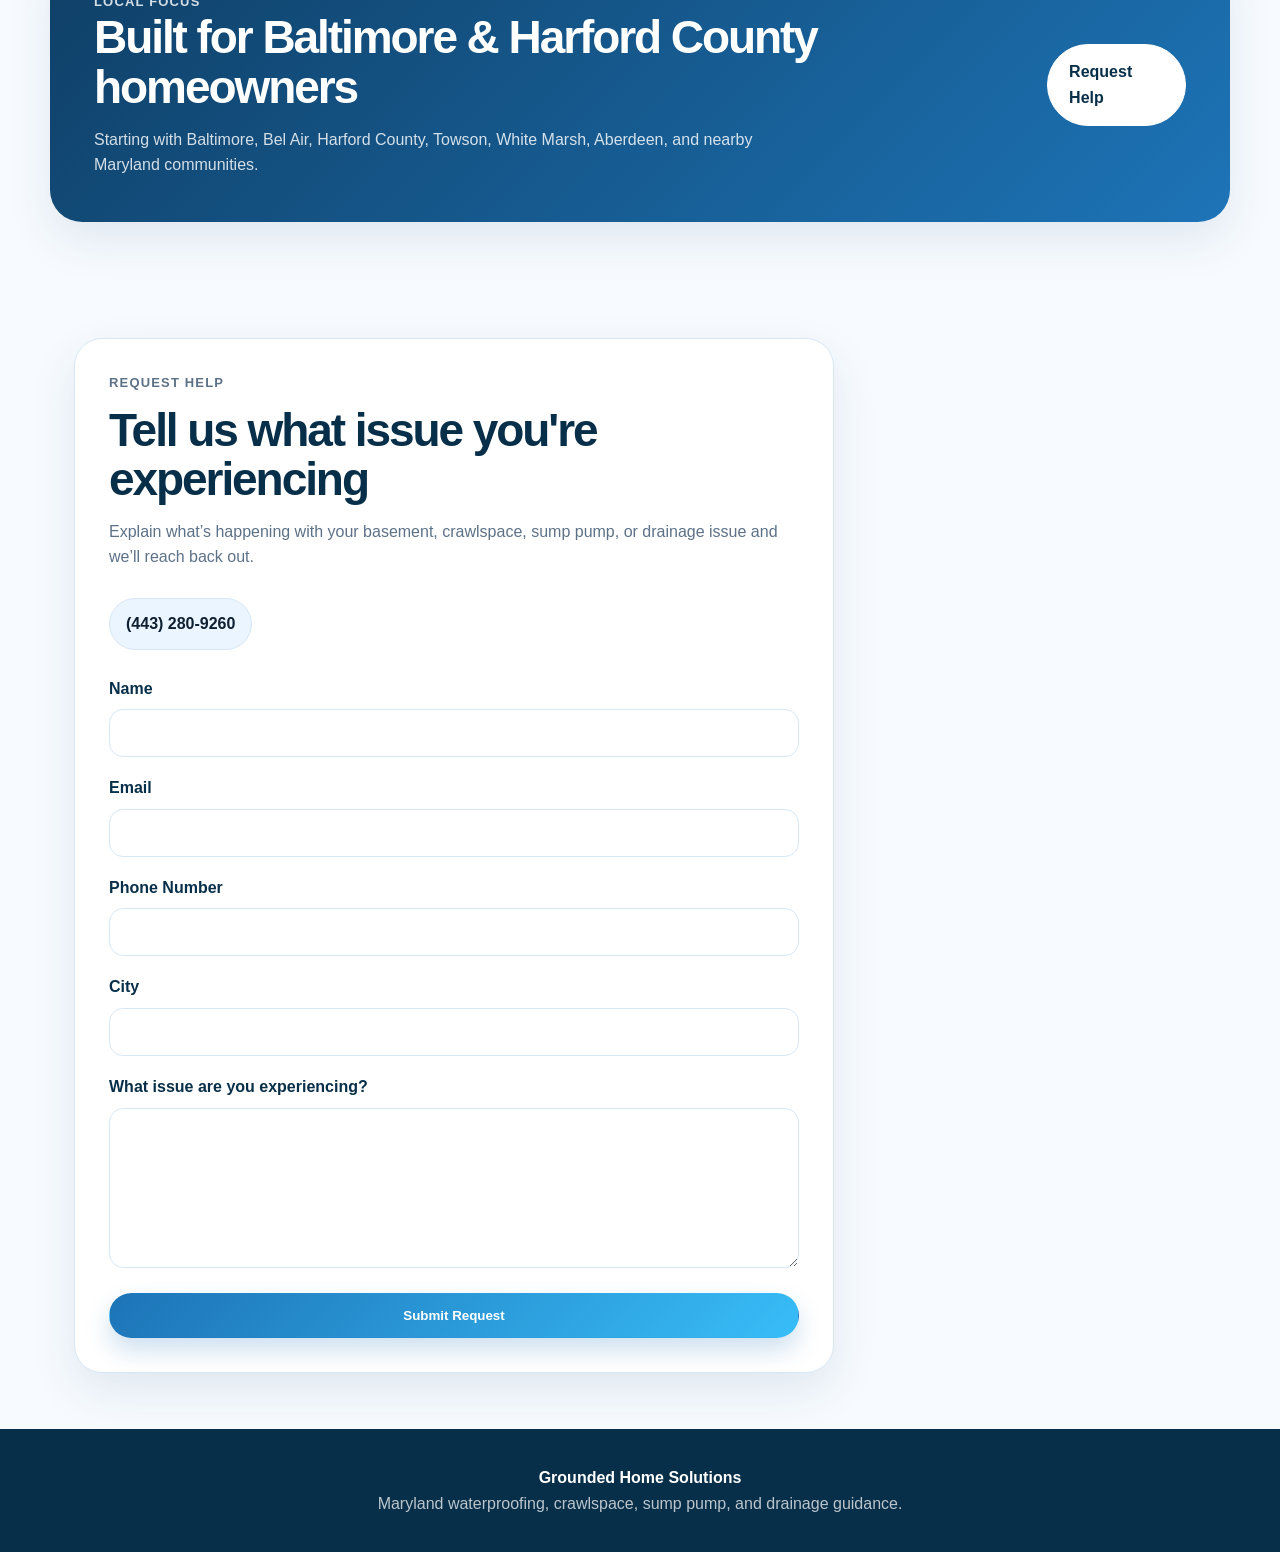
==== commit fe23b996: "Fix homepage service links" ====
--- a/index.html
+++ b/index.html
@@ -56,12 +56,12 @@
           Basement Waterproofing
         </a>
 
-        <a href="#">
-          Crawlspaces
-        </a>
-
-        <a href="#">
-          Yard Drainage
+        <a href="/services/crawlspace-encapsulation.html">
+        Crawlspaces
+        </a>
+
+        <a href="/services/yard-drainage.html">
+        Yard Drainage
         </a>
 
         <a href="#contact">
@@ -235,11 +235,8 @@
 
         </a>
 
-        <a class="problem-card" href="#">
-
-          <strong>
-            Musty crawlspace smell
-          </strong>
+        <a class="problem-card" href="/services/crawlspace-encapsulation.html">
+        <strong>Musty crawlspace smell</strong>
 
           <span>
             Humidity, odors, insulation concerns, or damp wood.
@@ -247,11 +244,8 @@
 
         </a>
 
-        <a class="problem-card" href="#">
-
-          <strong>
-            Standing water outside
-          </strong>
+        <a class="problem-card" href="/services/yard-drainage.html">
+        <strong>Standing water outside</strong>
 
           <span>
             Soggy yard, poor grading, downspout problems, or pooling near the home.
@@ -259,11 +253,8 @@
 
         </a>
 
-        <a class="problem-card" href="#">
-
-          <strong>
-            Sump pump concerns
-          </strong>
+        <a class="problem-card" href="/contact.html">
+        <strong>Sump pump concerns</strong>
 
           <span>
             Constant running, backup worries, or basement water management.
@@ -311,13 +302,8 @@
 
         </a>
 
-        <a class="service-card" href="#">
-
-          <div>
-
-            <h3>
-              Crawlspace Encapsulation
-            </h3>
+        <a class="service-card" href="/services/crawlspace-encapsulation.html">
+        <h3>Crawlspace Encapsulation</h3>
 
             <p>
               For crawlspace moisture, odors, humidity, and insulation issues.
@@ -327,13 +313,8 @@
 
         </a>
 
-        <a class="service-card" href="#">
-
-          <div>
-
-            <h3>
-              Yard Drainage
-            </h3>
+        <a class="service-card" href="/services/yard-drainage.html">
+        <h3>Yard Drainage</h3>
 
             <p>
               For standing water, poor grading, downspouts, and drainage issues.
@@ -343,13 +324,8 @@
 
         </a>
 
-        <a class="service-card" href="#">
-
-          <div>
-
-            <h3>
-              Sump Pump Installation
-            </h3>
+        <a class="service-card" href="/contact.html">
+        <h3>Sump Pump Installation</h3>
 
             <p>
               For sump pump problems, backup protection, and basement water control.
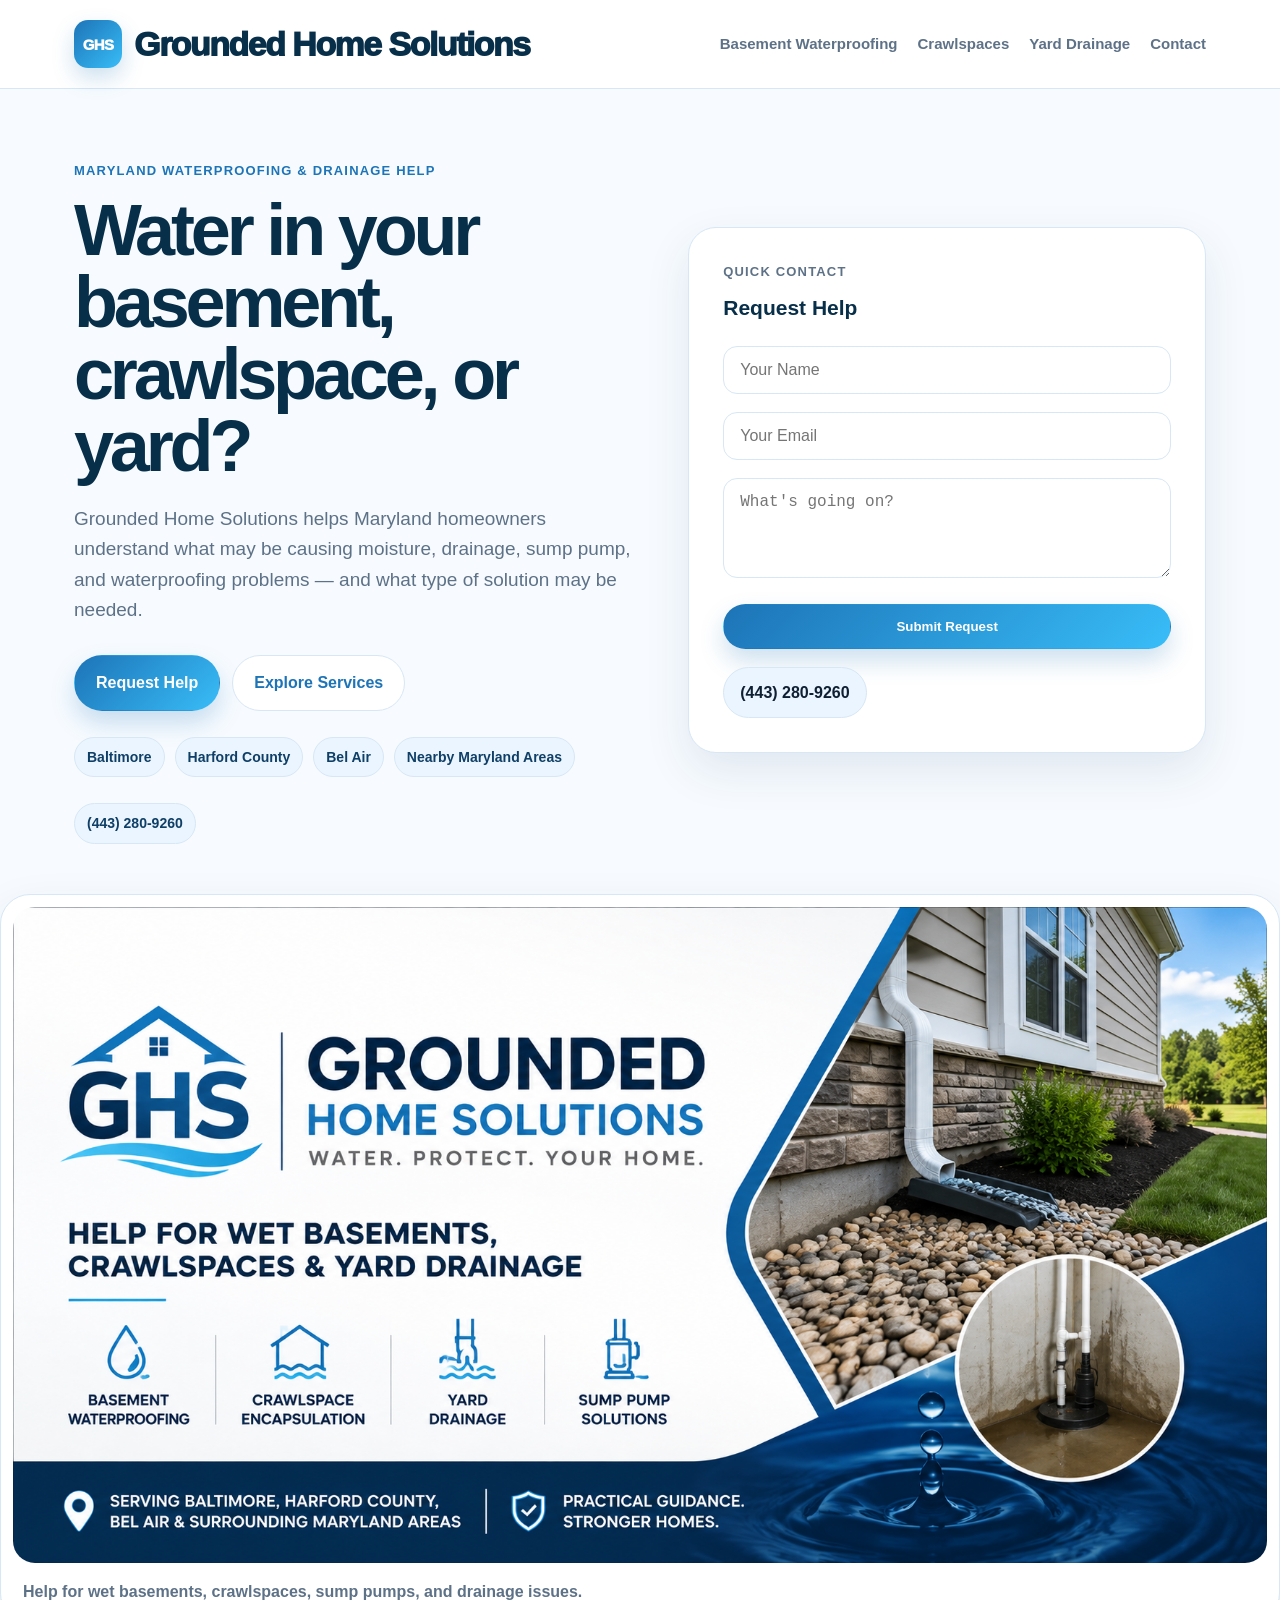
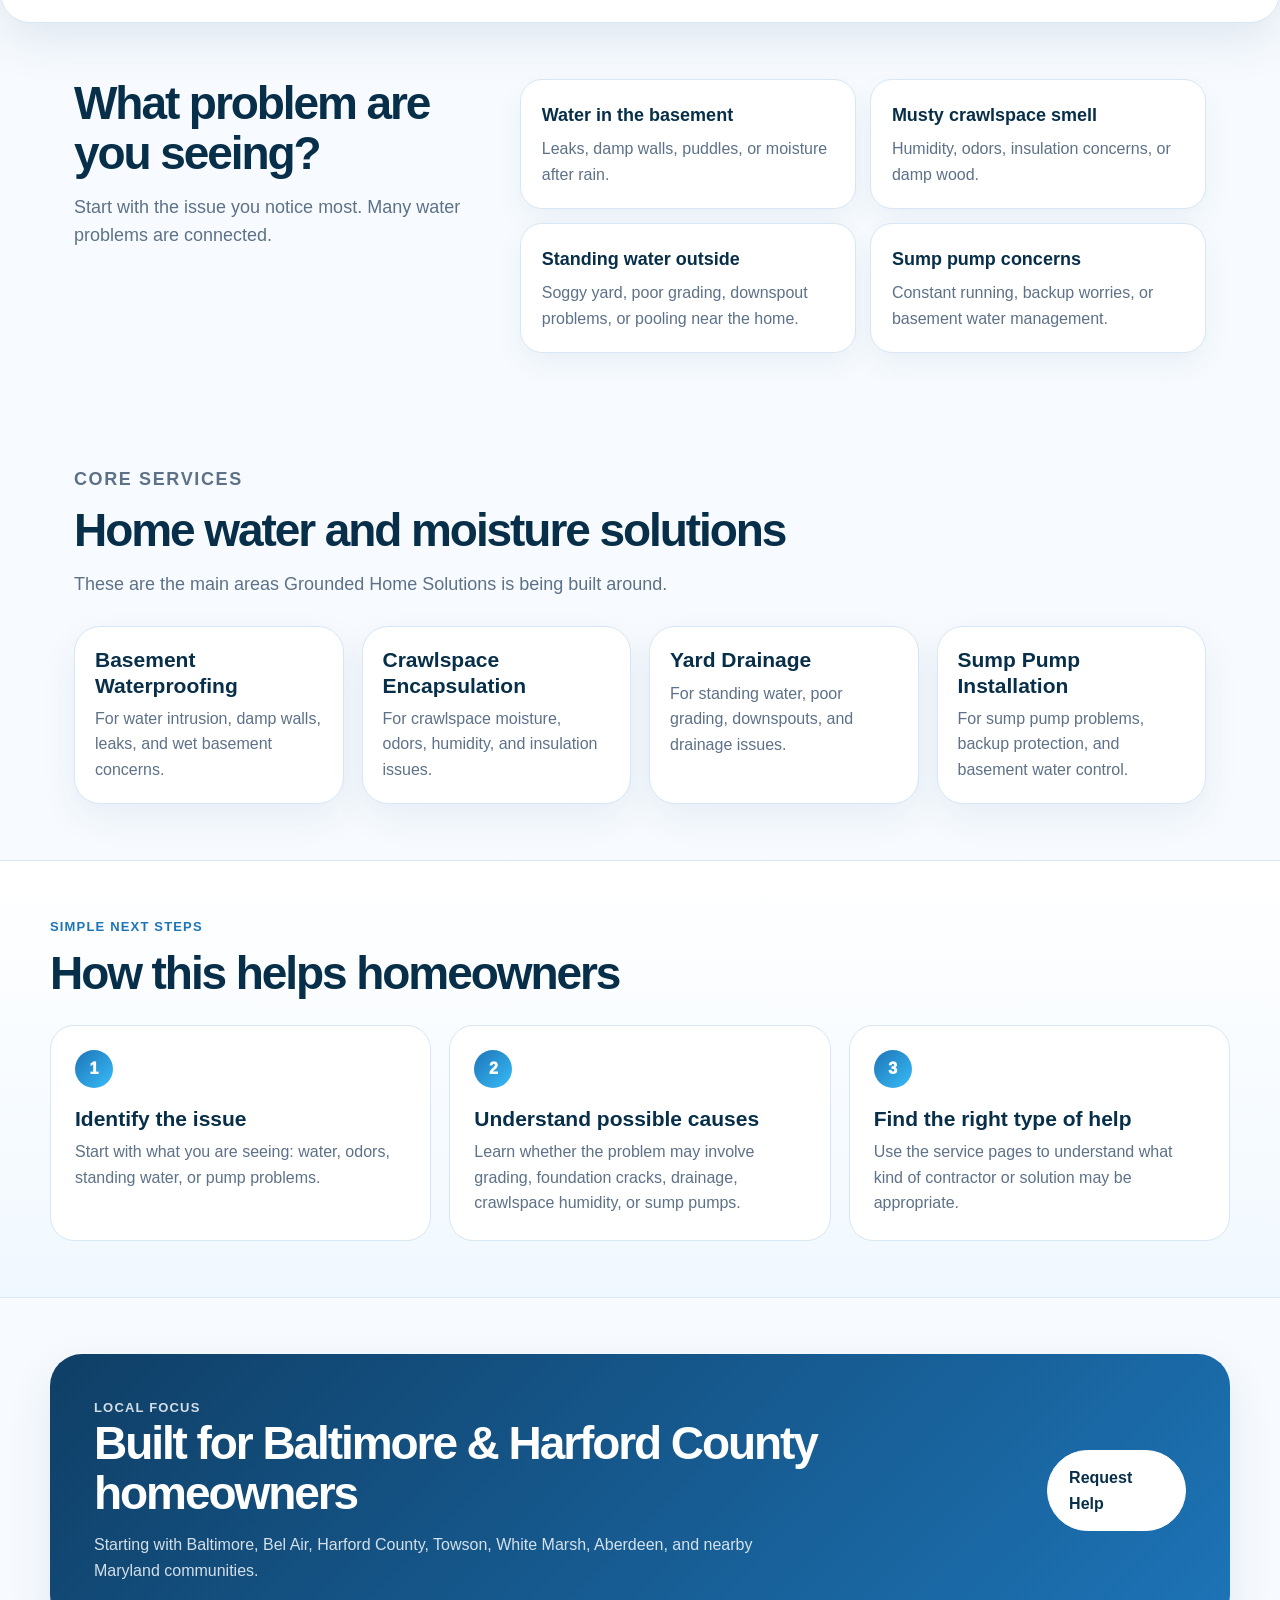
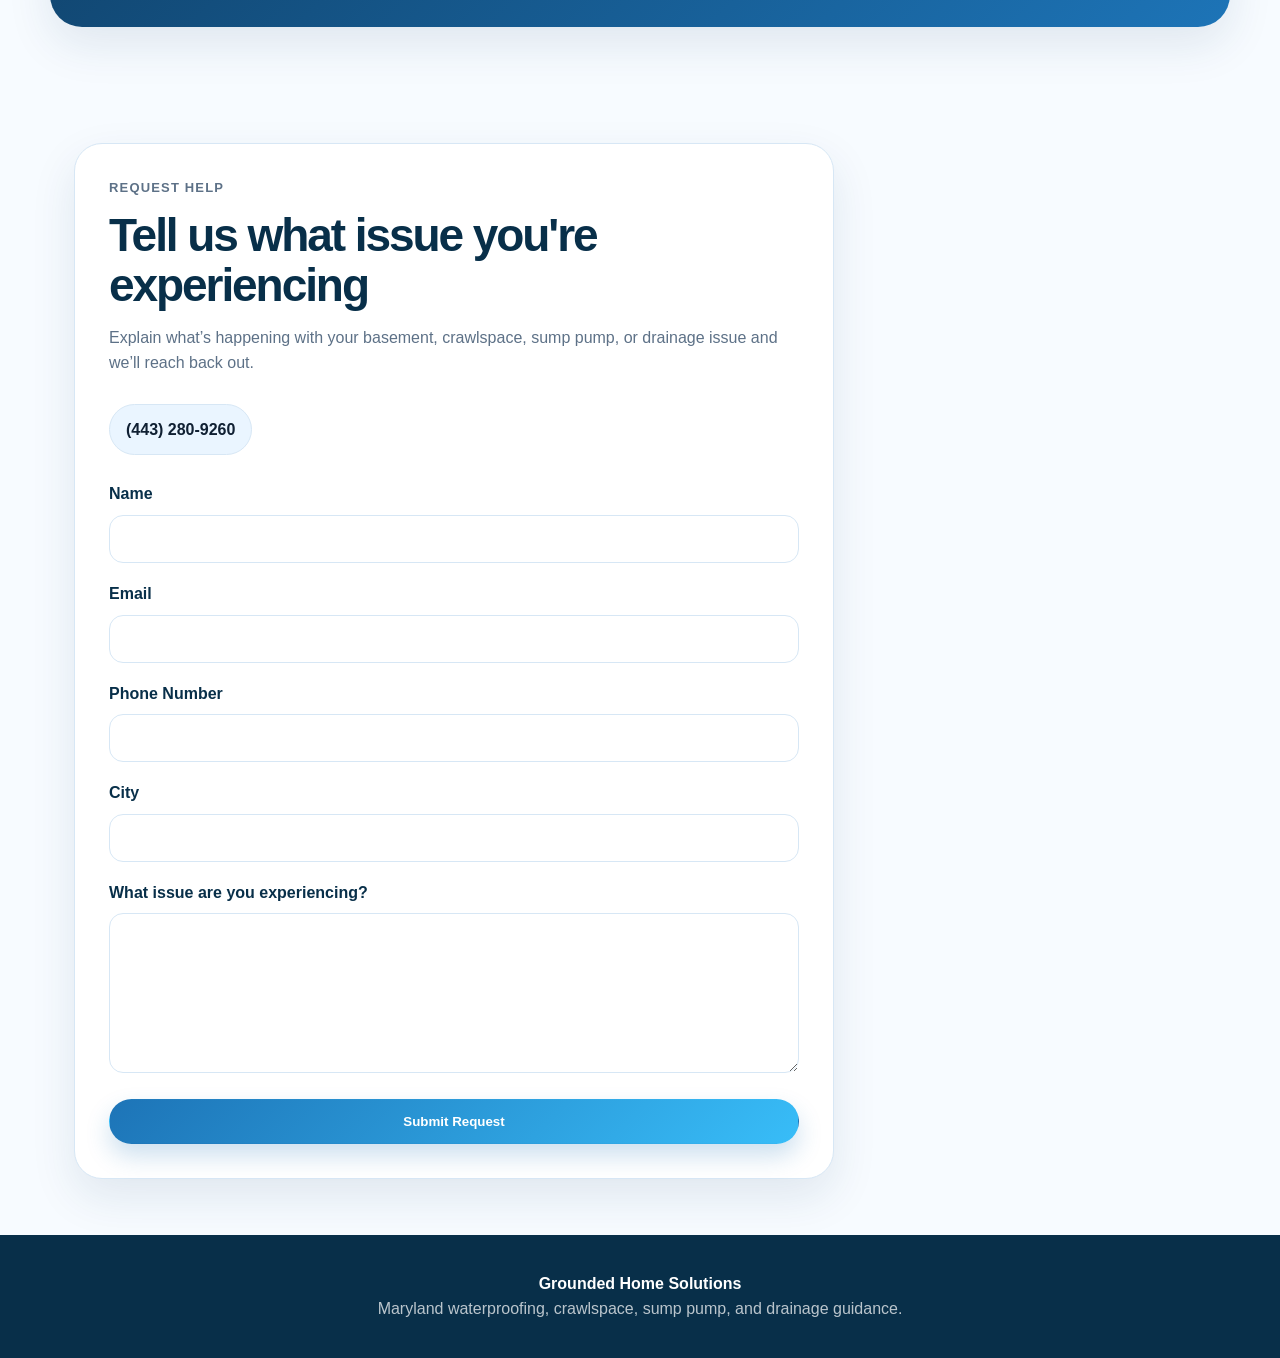
==== commit db2c7503: "Update index.html" ====
--- a/index.html
+++ b/index.html
@@ -19,7 +19,7 @@
   <meta name="twitter:description" content="Clean, helpful guidance for Maryland homeowners dealing with basement water, crawlspace moisture, sump pumps, and drainage problems.">
   <meta name="twitter:image" content="https://groundedhomesolutions.com/assets/css/assets/images/ghs-preview.png">
 
-  <link rel="stylesheet" href="assets/css/style.css">
+  <link rel="stylesheet" href="/assets/css/style.css">
 
   <!-- Google tag (gtag.js) -->
   <script async src="https://www.googletagmanager.com/gtag/js?id=G-4ZMW0R1TQC"></script>
@@ -57,11 +57,11 @@
         </a>
 
         <a href="/services/crawlspace-encapsulation.html">
-        Crawlspaces
+          Crawlspaces
         </a>
 
         <a href="/services/yard-drainage.html">
-        Yard Drainage
+          Yard Drainage
         </a>
 
         <a href="#contact">
@@ -236,7 +236,10 @@
         </a>
 
         <a class="problem-card" href="/services/crawlspace-encapsulation.html">
-        <strong>Musty crawlspace smell</strong>
+
+          <strong>
+            Musty crawlspace smell
+          </strong>
 
           <span>
             Humidity, odors, insulation concerns, or damp wood.
@@ -245,7 +248,10 @@
         </a>
 
         <a class="problem-card" href="/services/yard-drainage.html">
-        <strong>Standing water outside</strong>
+
+          <strong>
+            Standing water outside
+          </strong>
 
           <span>
             Soggy yard, poor grading, downspout problems, or pooling near the home.
@@ -254,7 +260,10 @@
         </a>
 
         <a class="problem-card" href="/contact.html">
-        <strong>Sump pump concerns</strong>
+
+          <strong>
+            Sump pump concerns
+          </strong>
 
           <span>
             Constant running, backup worries, or basement water management.
@@ -303,7 +312,12 @@
         </a>
 
         <a class="service-card" href="/services/crawlspace-encapsulation.html">
-        <h3>Crawlspace Encapsulation</h3>
+
+          <div>
+
+            <h3>
+              Crawlspace Encapsulation
+            </h3>
 
             <p>
               For crawlspace moisture, odors, humidity, and insulation issues.
@@ -314,7 +328,12 @@
         </a>
 
         <a class="service-card" href="/services/yard-drainage.html">
-        <h3>Yard Drainage</h3>
+
+          <div>
+
+            <h3>
+              Yard Drainage
+            </h3>
 
             <p>
               For standing water, poor grading, downspouts, and drainage issues.
@@ -325,7 +344,12 @@
         </a>
 
         <a class="service-card" href="/contact.html">
-        <h3>Sump Pump Installation</h3>
+
+          <div>
+
+            <h3>
+              Sump Pump Installation
+            </h3>
 
             <p>
               For sump pump problems, backup protection, and basement water control.
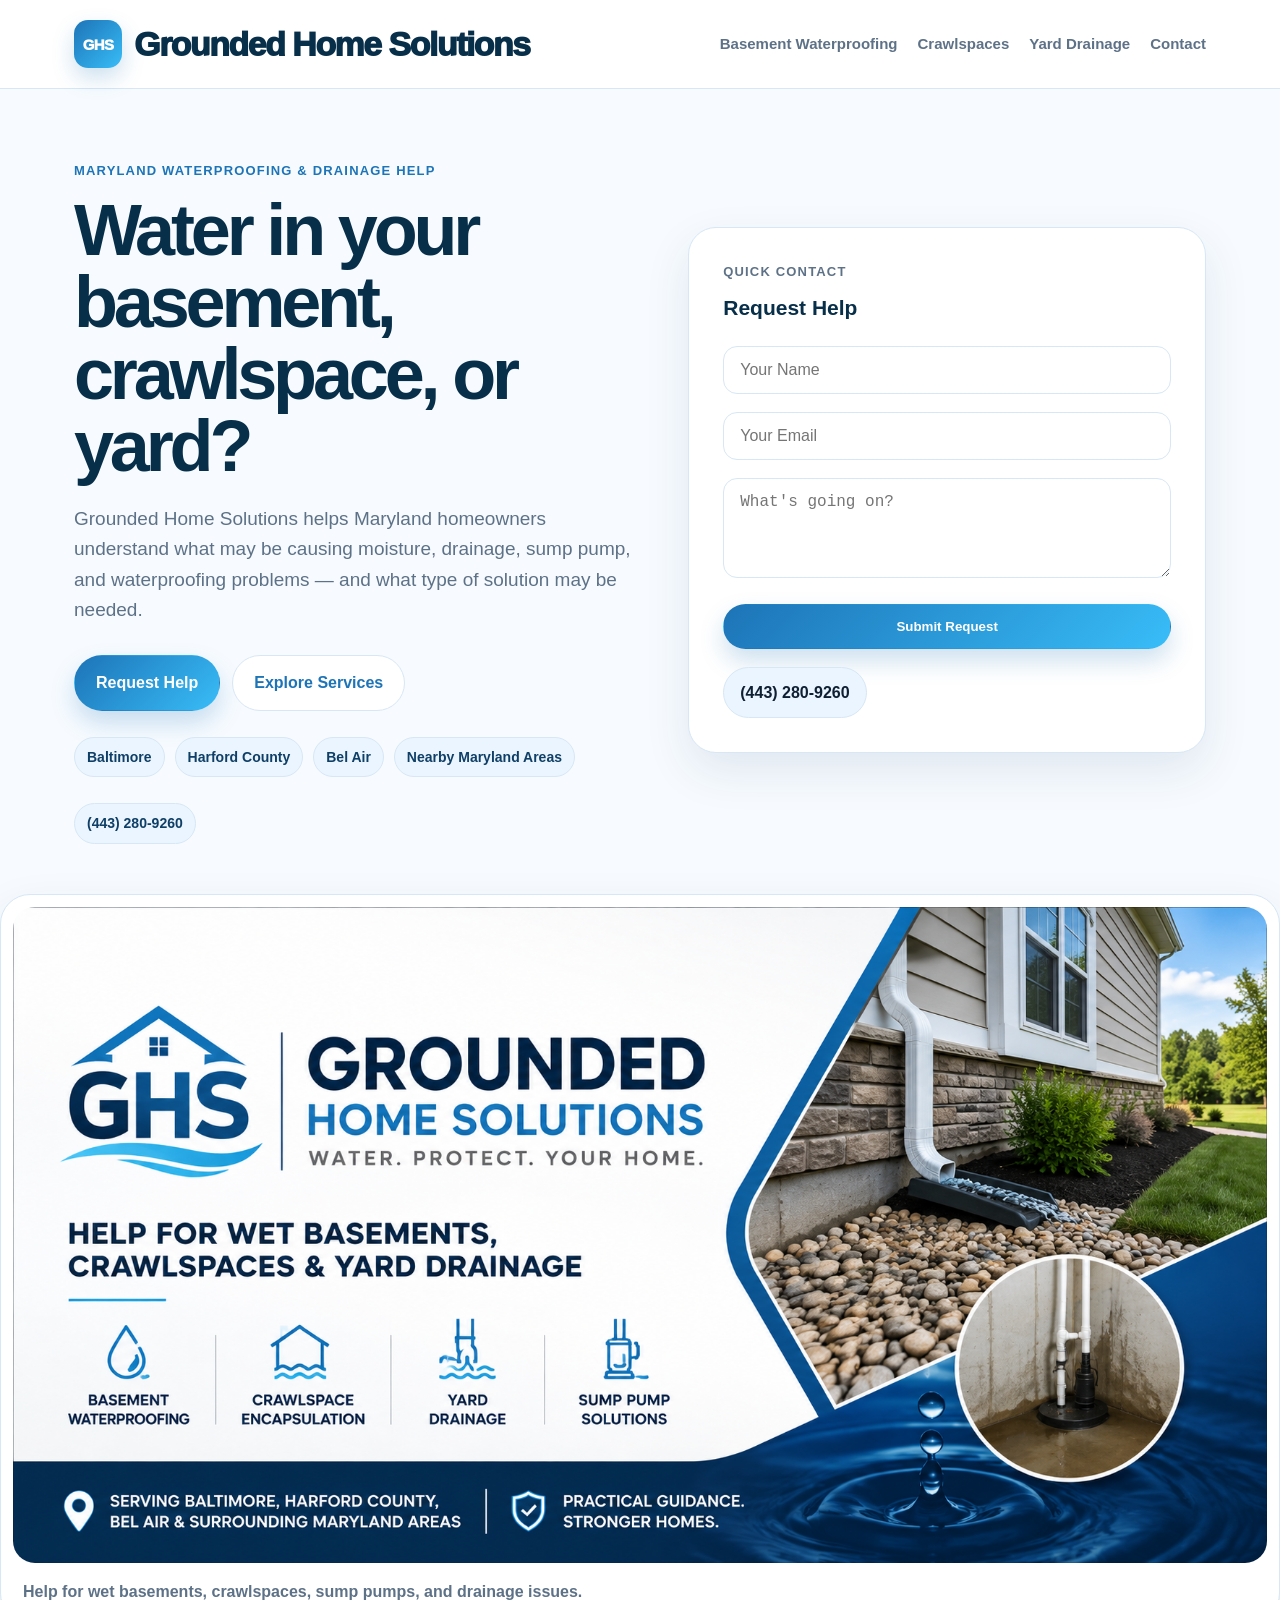
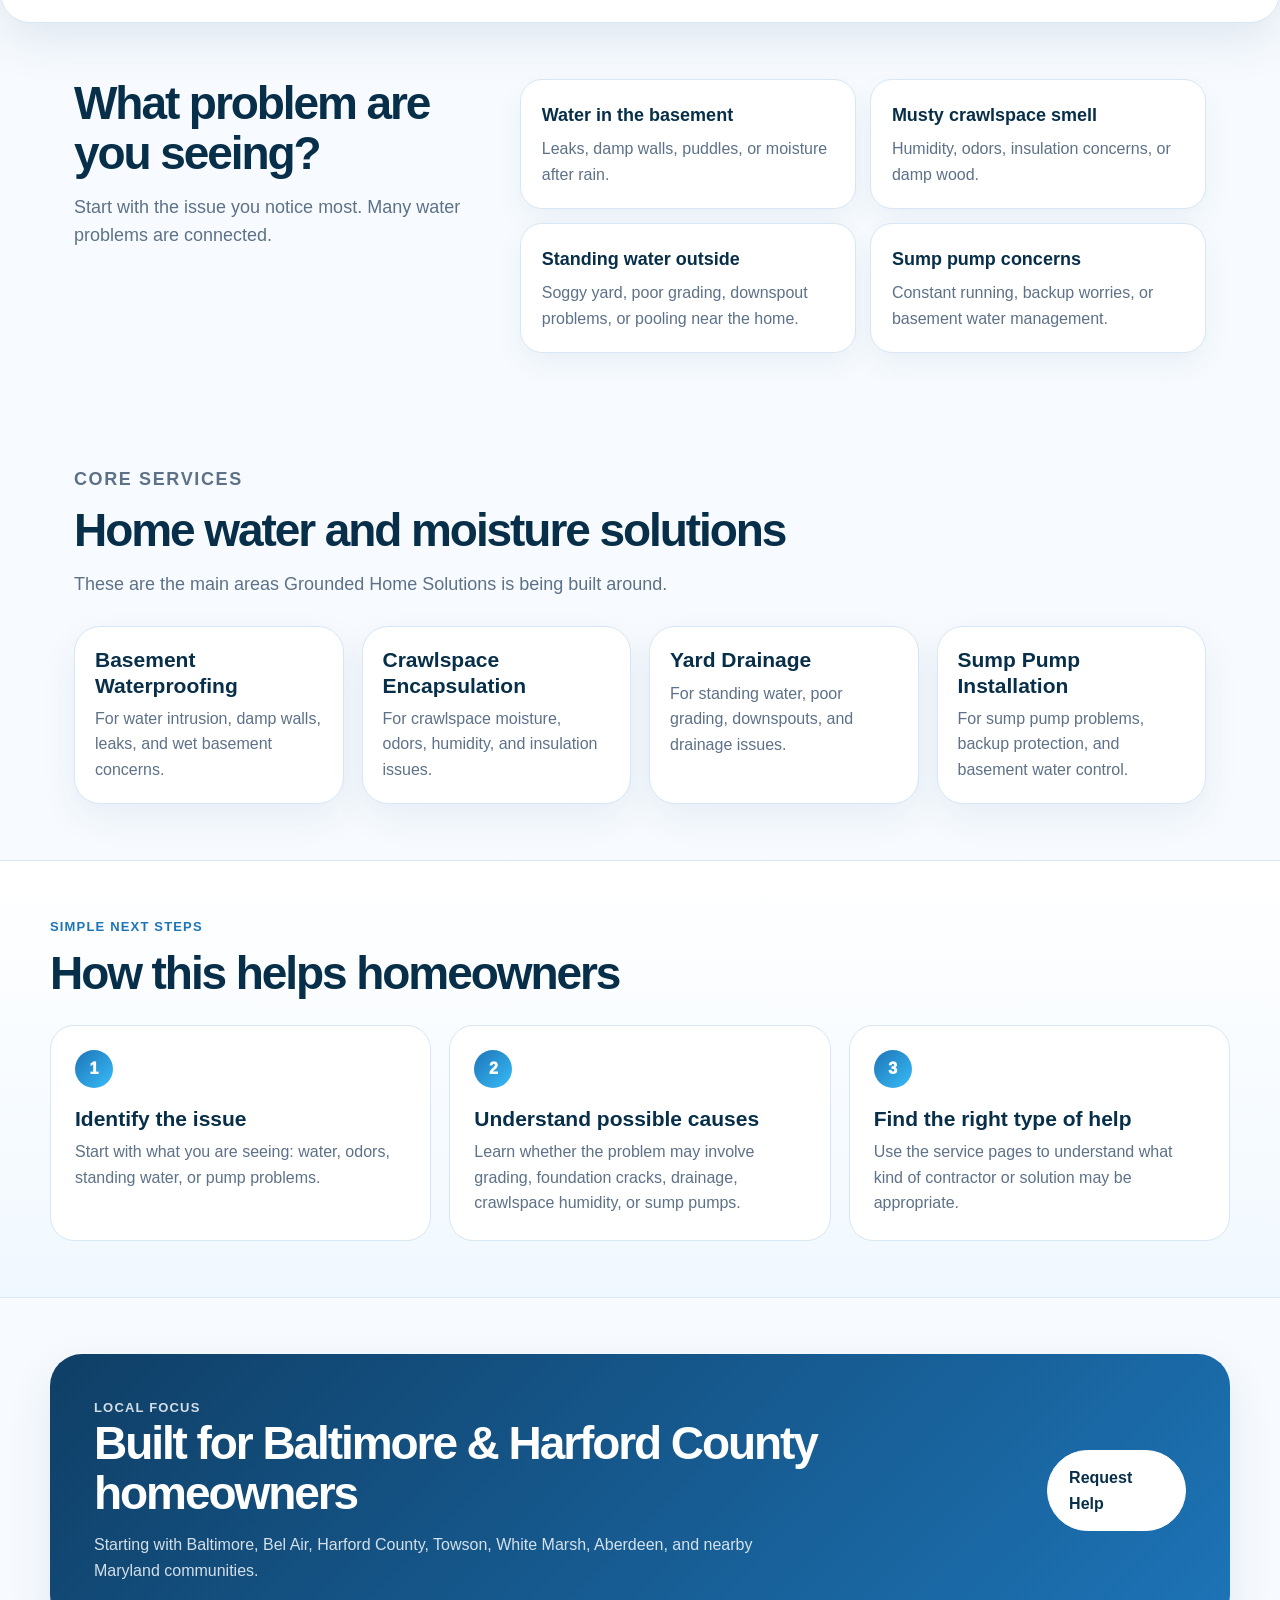
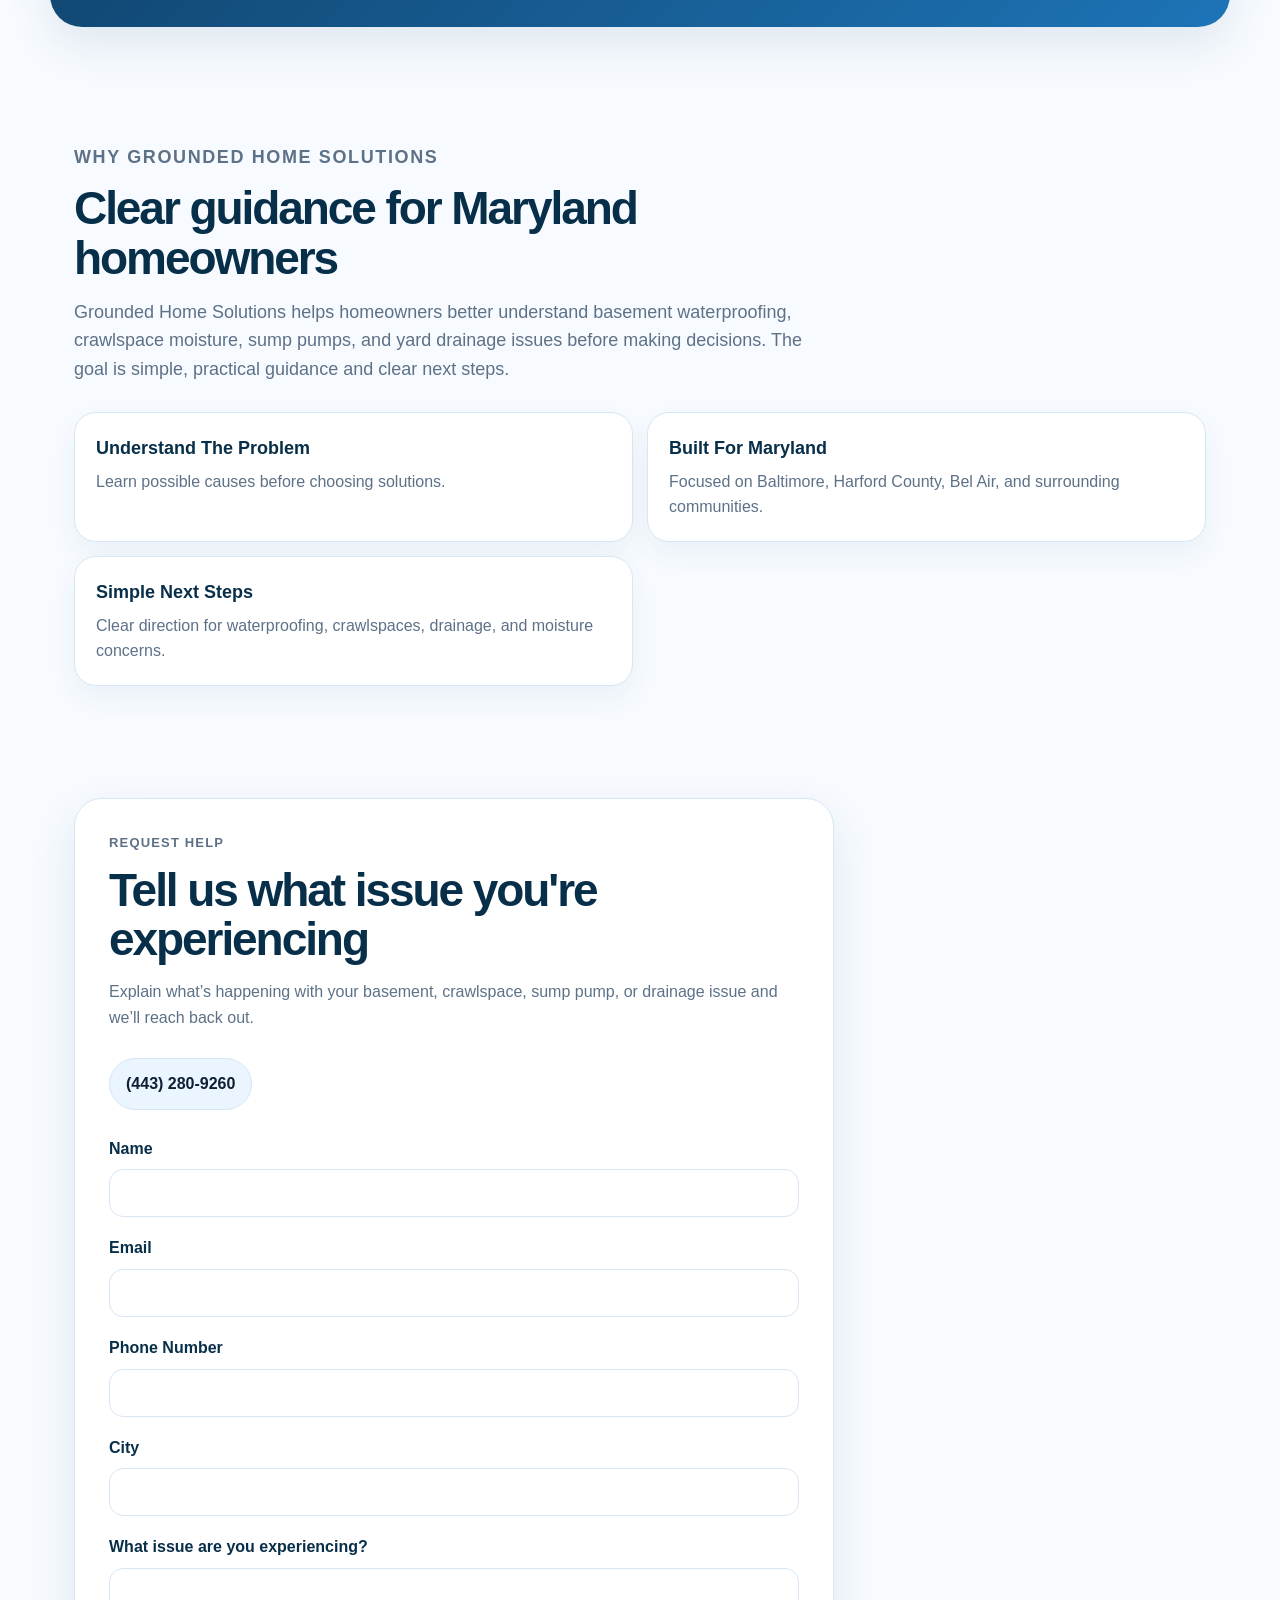
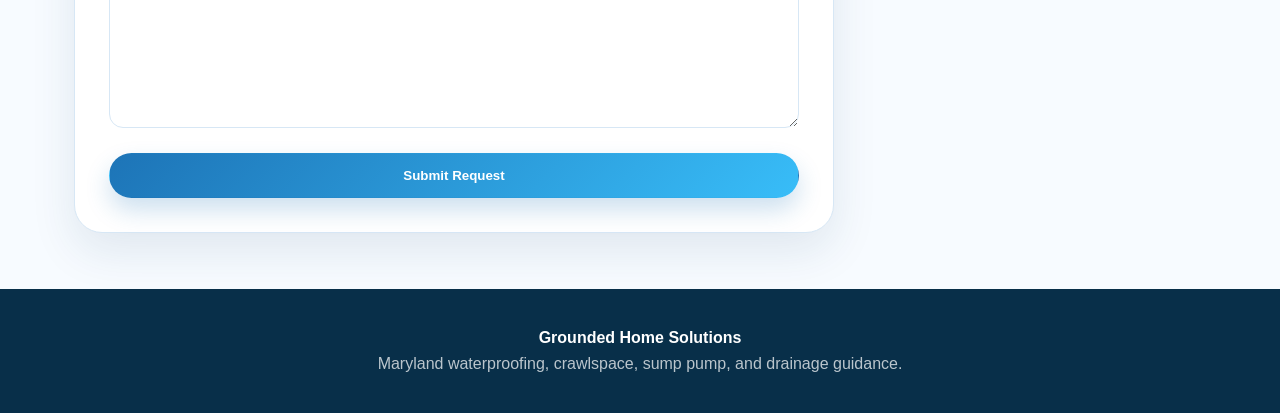
==== commit 4ac21b41: "Update index.html" ====
--- a/index.html
+++ b/index.html
@@ -444,7 +444,65 @@
       </a>
 
     </section>
-
+    <section class="section">
+
+  <div class="section-heading">
+
+    <p class="eyebrow">
+      Why Grounded Home Solutions
+    </p>
+
+    <h2>
+      Clear guidance for Maryland homeowners
+    </h2>
+
+    <p>
+      Grounded Home Solutions helps homeowners better understand basement waterproofing, crawlspace moisture, sump pumps, and yard drainage issues before making decisions. The goal is simple, practical guidance and clear next steps.
+    </p>
+
+  </div>
+
+  <div class="problem-grid">
+
+    <div class="problem-card">
+
+      <strong>
+        Understand The Problem
+      </strong>
+
+      <span>
+        Learn possible causes before choosing solutions.
+      </span>
+
+    </div>
+
+    <div class="problem-card">
+
+      <strong>
+        Built For Maryland
+      </strong>
+
+      <span>
+        Focused on Baltimore, Harford County, Bel Air, and surrounding communities.
+      </span>
+
+    </div>
+
+    <div class="problem-card">
+
+      <strong>
+        Simple Next Steps
+      </strong>
+
+      <span>
+        Clear direction for waterproofing, crawlspaces, drainage, and moisture concerns.
+      </span>
+
+    </div>
+
+  </div>
+
+</section>
     <section class="contact-section" id="contact">
 
       <div class="contact-card">
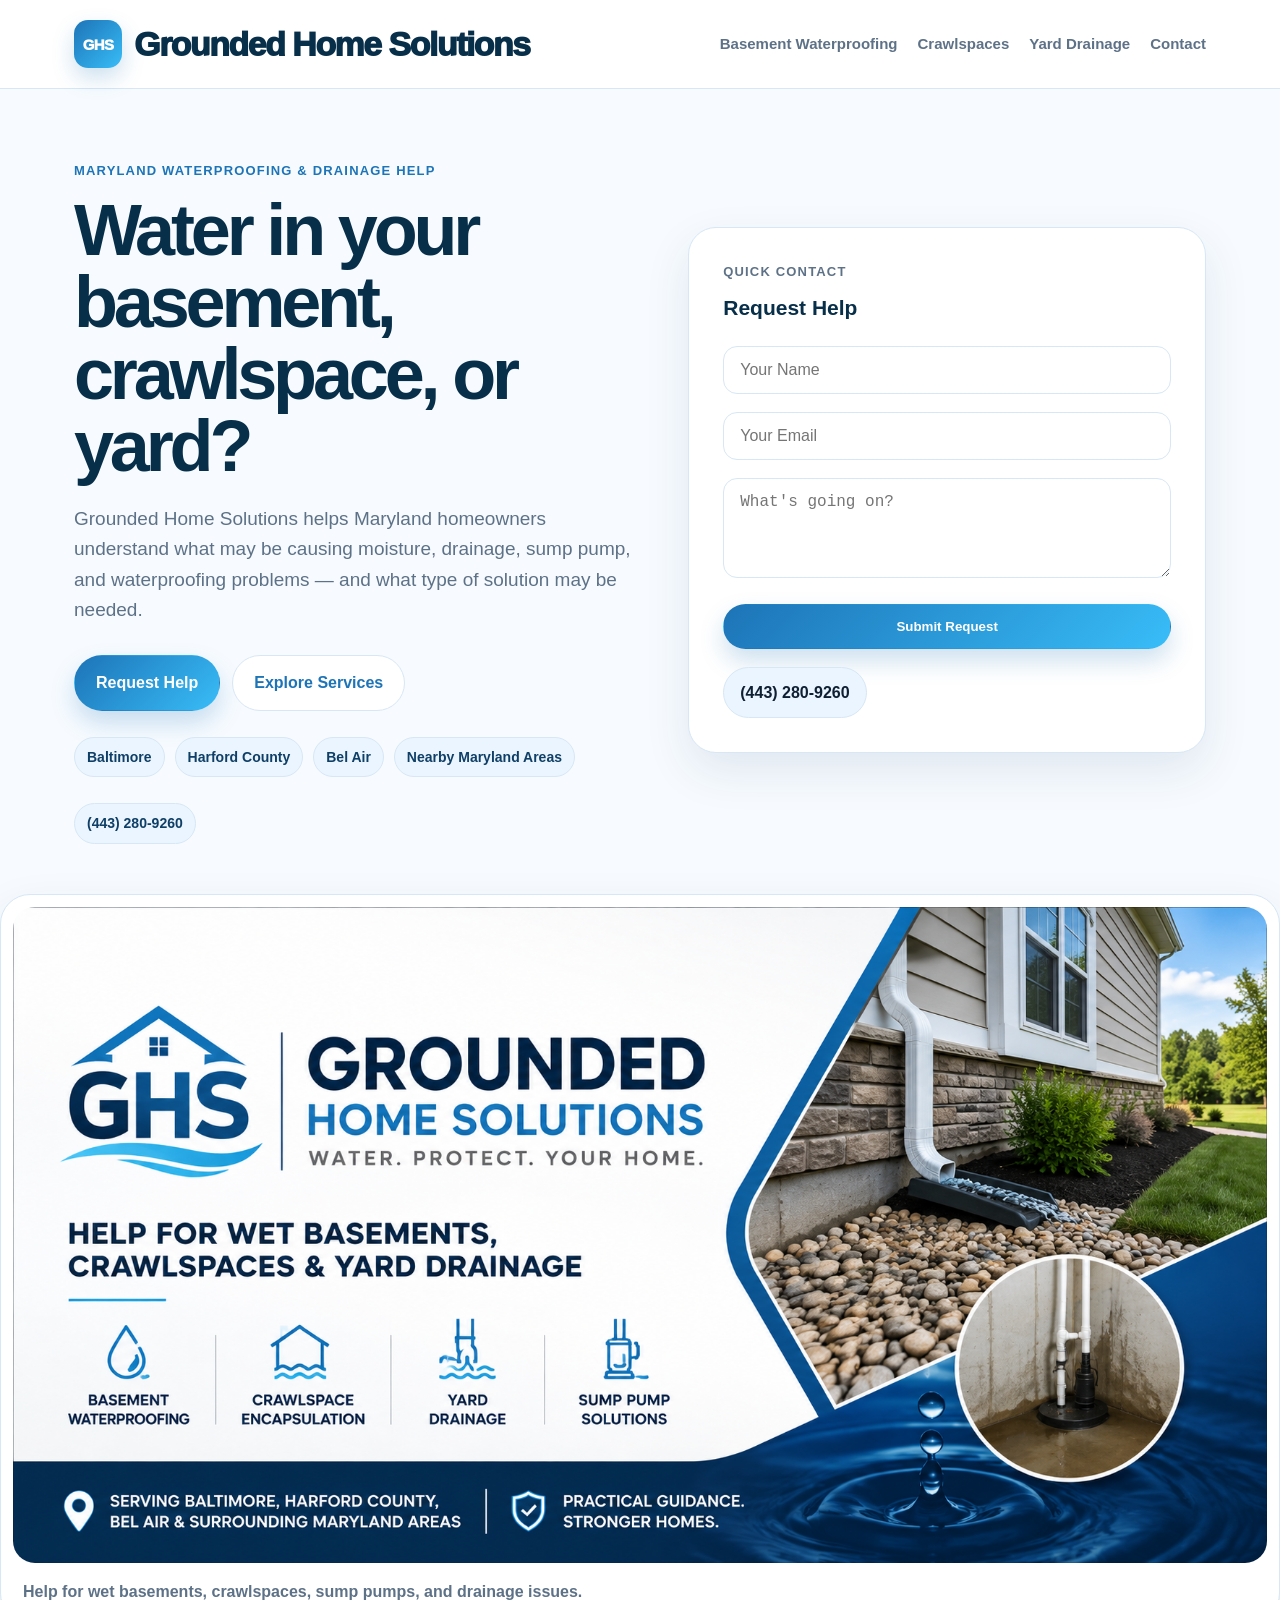
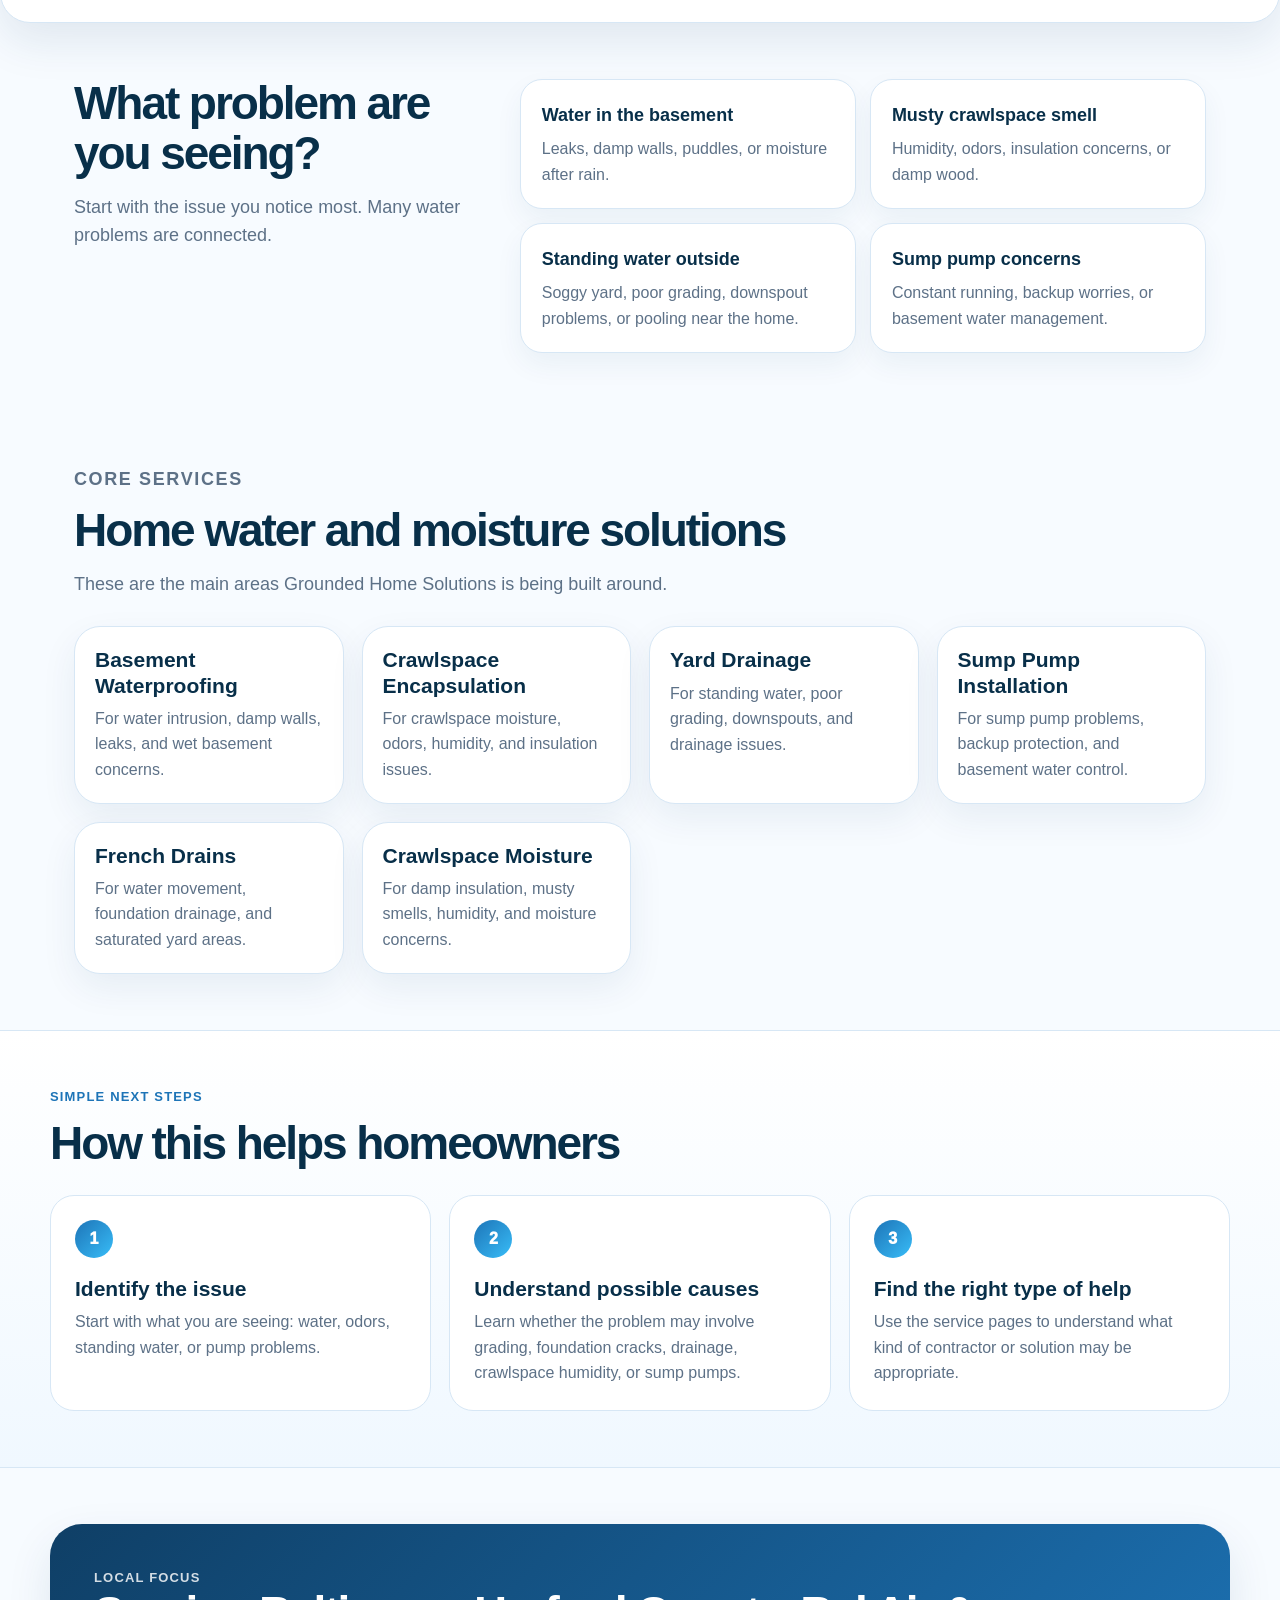
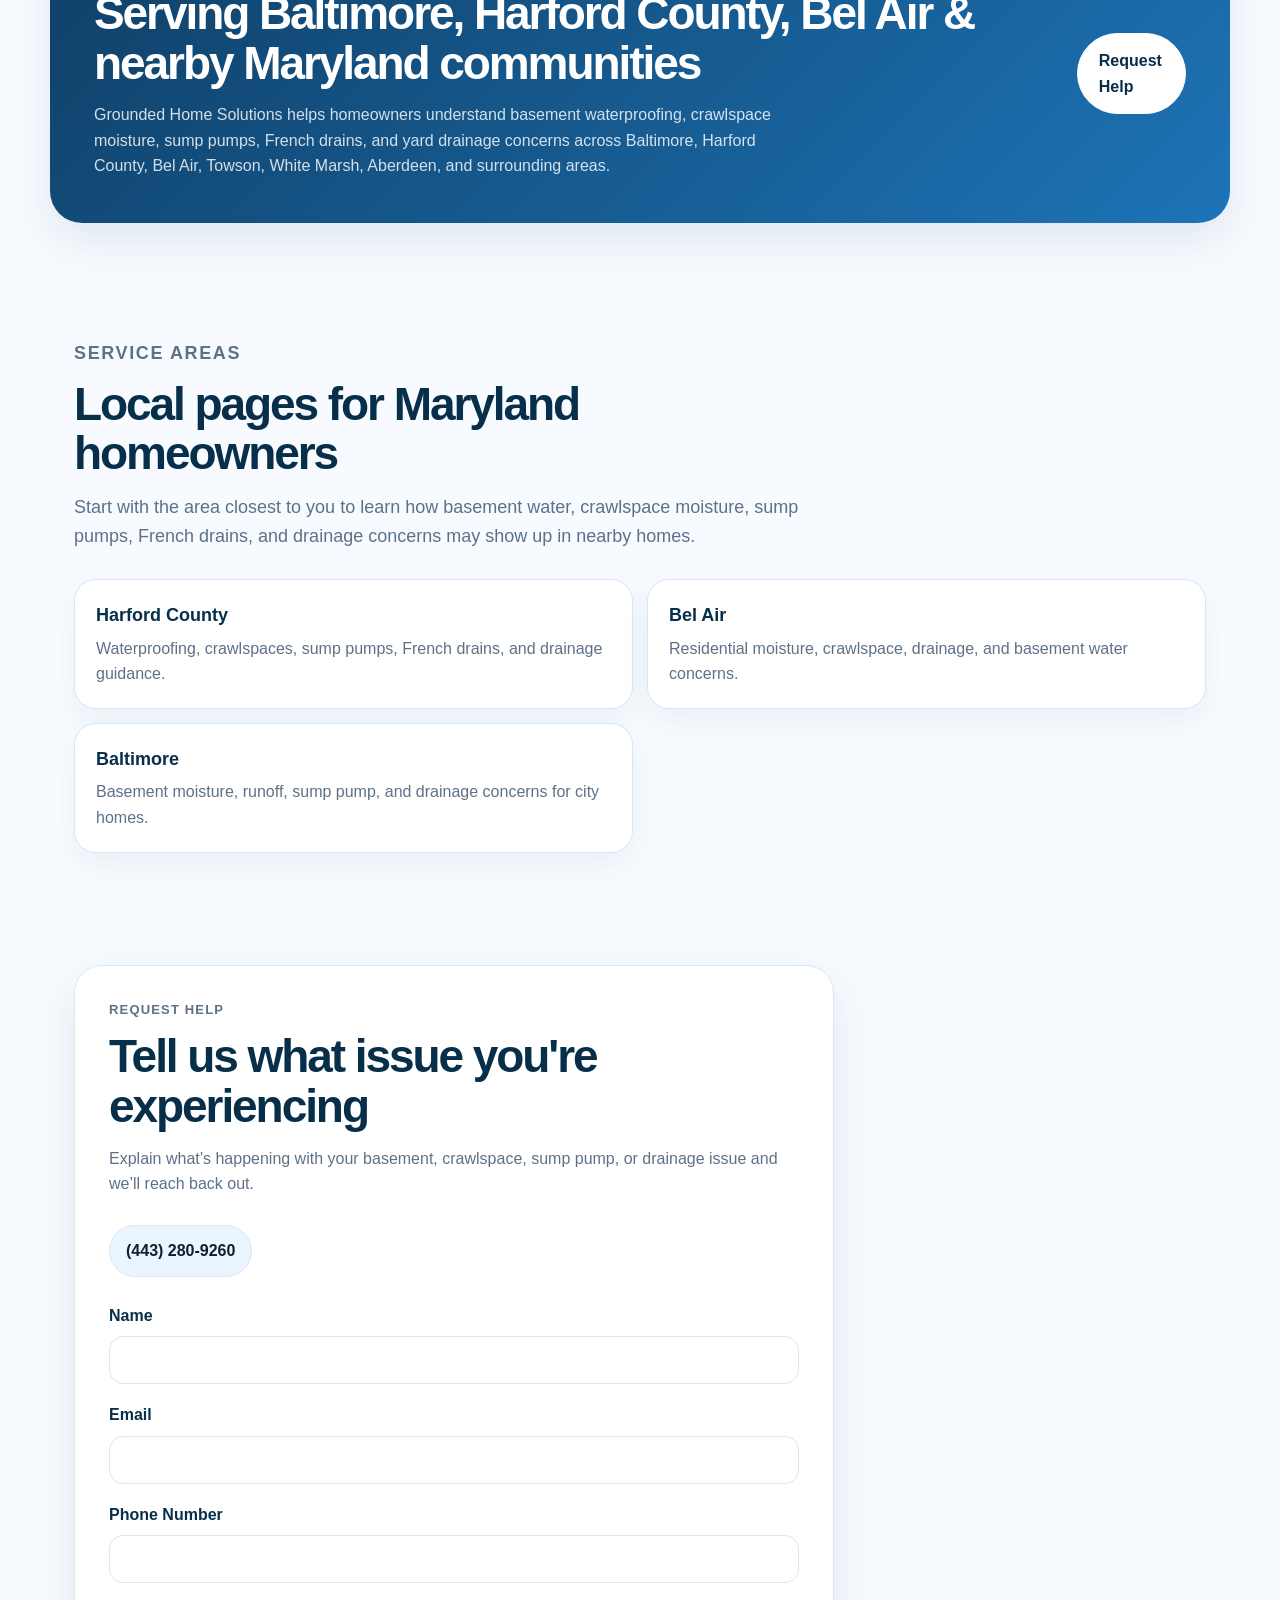
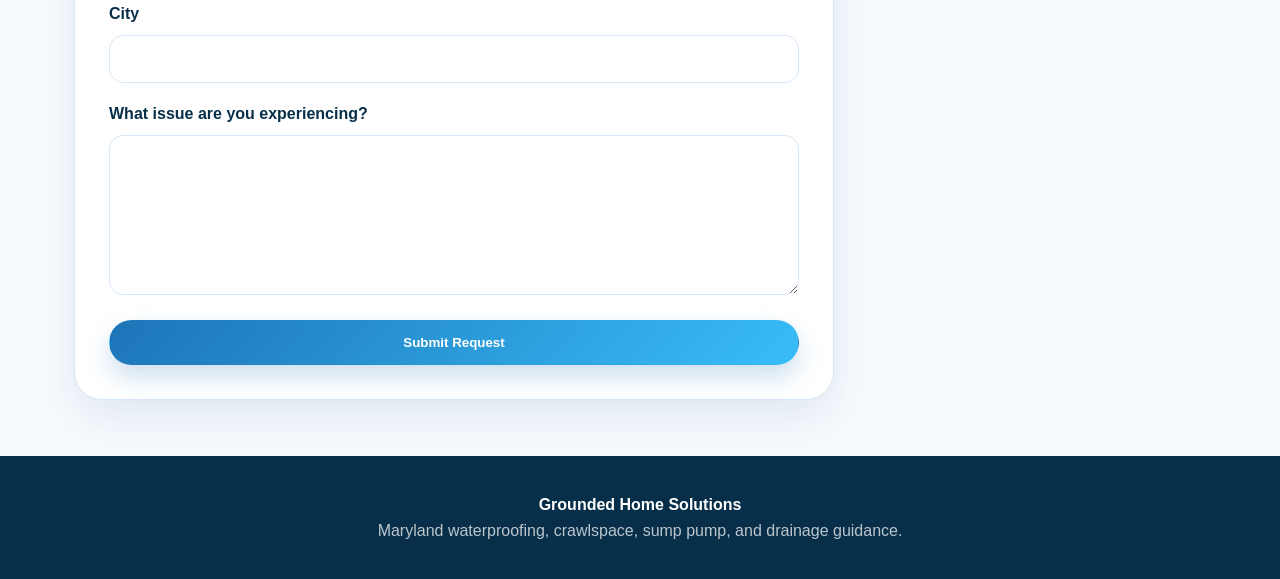
==== commit e56c4ce5: "Update homepage services and local areas" ====
--- a/index.html
+++ b/index.html
@@ -295,72 +295,104 @@
 
       <div class="service-grid">
 
-        <a class="service-card" href="/services/basement-waterproofing.html">
-
-          <div>
-
-            <h3>
-              Basement Waterproofing
-            </h3>
-
-            <p>
-              For water intrusion, damp walls, leaks, and wet basement concerns.
-            </p>
-
-          </div>
-
-        </a>
-
-        <a class="service-card" href="/services/crawlspace-encapsulation.html">
-
-          <div>
-
-            <h3>
-              Crawlspace Encapsulation
-            </h3>
-
-            <p>
-              For crawlspace moisture, odors, humidity, and insulation issues.
-            </p>
-
-          </div>
-
-        </a>
-
-        <a class="service-card" href="/services/yard-drainage.html">
-
-          <div>
-
-            <h3>
-              Yard Drainage
-            </h3>
-
-            <p>
-              For standing water, poor grading, downspouts, and drainage issues.
-            </p>
-
-          </div>
-
-        </a>
-
-        <a class="service-card" href="/contact.html">
-
-          <div>
-
-            <h3>
-              Sump Pump Installation
-            </h3>
-
-            <p>
-              For sump pump problems, backup protection, and basement water control.
-            </p>
-
-          </div>
-
-        </a>
-
-      </div>
-
+  <a class="service-card" href="/services/basement-waterproofing.html">
+
+    <div>
+
+      <h3>
+        Basement Waterproofing
+      </h3>
+
+      <p>
+        For water intrusion, damp walls, leaks, and wet basement concerns.
+      </p>
+
+    </div>
+
+  </a>
+
+  <a class="service-card" href="/services/crawlspace-encapsulation.html">
+
+    <div>
+
+      <h3>
+        Crawlspace Encapsulation
+      </h3>
+
+      <p>
+        For crawlspace moisture, odors, humidity, and insulation issues.
+      </p>
+
+    </div>
+
+  </a>
+
+  <a class="service-card" href="/services/yard-drainage.html">
+
+    <div>
+
+      <h3>
+        Yard Drainage
+      </h3>
+
+      <p>
+        For standing water, poor grading, downspouts, and drainage issues.
+      </p>
+
+    </div>
+
+  </a>
+
+  <a class="service-card" href="/services/sump-pump-installation.html">
+
+    <div>
+
+      <h3>
+        Sump Pump Installation
+      </h3>
+
+      <p>
+        For sump pump problems, backup protection, and basement water control.
+      </p>
+
+    </div>
+
+  </a>
+
+  <a class="service-card" href="/services/french-drains.html">
+
+    <div>
+
+      <h3>
+        French Drains
+      </h3>
+
+      <p>
+        For water movement, foundation drainage, and saturated yard areas.
+      </p>
+
+    </div>
+
+  </a>
+
+  <a class="service-card" href="/services/crawlspace-moisture.html">
+
+    <div>
+
+      <h3>
+        Crawlspace Moisture
+      </h3>
+
+      <p>
+        For damp insulation, musty smells, humidity, and moisture concerns.
+      </p>
+
+    </div>
+
+  </a>
+
+</div>
+      
     </section>
 
     <section class="how-it-works">
@@ -423,82 +455,83 @@
 
     <section class="local-section">
 
-      <div>
-
-        <p class="eyebrow">
-          Local Focus
-        </p>
-
-        <h2>
-          Built for Baltimore & Harford County homeowners
-        </h2>
-
-        <p>
-          Starting with Baltimore, Bel Air, Harford County, Towson, White Marsh, Aberdeen, and nearby Maryland communities.
-        </p>
-
-      </div>
-
-      <a class="button light" href="#contact">
-        Request Help
-      </a>
-
-    </section>
+  <div>
+
+    <p class="eyebrow">
+      Local Focus
+    </p>
+
+    <h2>
+      Serving Baltimore, Harford County, Bel Air & nearby Maryland communities
+    </h2>
+
+    <p>
+      Grounded Home Solutions helps homeowners understand basement waterproofing, crawlspace moisture, sump pumps, French drains, and yard drainage concerns across Baltimore, Harford County, Bel Air, Towson, White Marsh, Aberdeen, and surrounding areas.
+    </p>
+
+  </div>
+
+  <a class="button light" href="#contact">
+    Request Help
+  </a>
+
+</section>
+    
     <section class="section">
 
   <div class="section-heading">
 
     <p class="eyebrow">
-      Why Grounded Home Solutions
+      Service Areas
     </p>
 
     <h2>
-      Clear guidance for Maryland homeowners
+      Local pages for Maryland homeowners
     </h2>
 
     <p>
-      Grounded Home Solutions helps homeowners better understand basement waterproofing, crawlspace moisture, sump pumps, and yard drainage issues before making decisions. The goal is simple, practical guidance and clear next steps.
+      Start with the area closest to you to learn how basement water, crawlspace moisture, sump pumps, French drains, and drainage concerns may show up in nearby homes.
     </p>
 
   </div>
 
   <div class="problem-grid">
 
-    <div class="problem-card">
+    <a class="problem-card" href="/harford-county-md.html">
 
       <strong>
-        Understand The Problem
+        Harford County
       </strong>
 
       <span>
-        Learn possible causes before choosing solutions.
+        Waterproofing, crawlspaces, sump pumps, French drains, and drainage guidance.
       </span>
 
-    </div>
-
-    <div class="problem-card">
+    </a>
+
+    <a class="problem-card" href="/bel-air-md.html">
 
       <strong>
-        Built For Maryland
+        Bel Air
       </strong>
 
       <span>
-        Focused on Baltimore, Harford County, Bel Air, and surrounding communities.
+        Residential moisture, crawlspace, drainage, and basement water concerns.
       </span>
 
-    </div>
-
-    <div class="problem-card">
+    </a>
+
+    <a class="problem-card" href="/baltimore-md.html">
 
       <strong>
-        Simple Next Steps
+        Baltimore
       </strong>
 
       <span>
-        Clear direction for waterproofing, crawlspaces, drainage, and moisture concerns.
+        Basement moisture, runoff, sump pump, and drainage concerns for city homes.
       </span>
 
-    </div>
+    </a>
 
   </div>
 
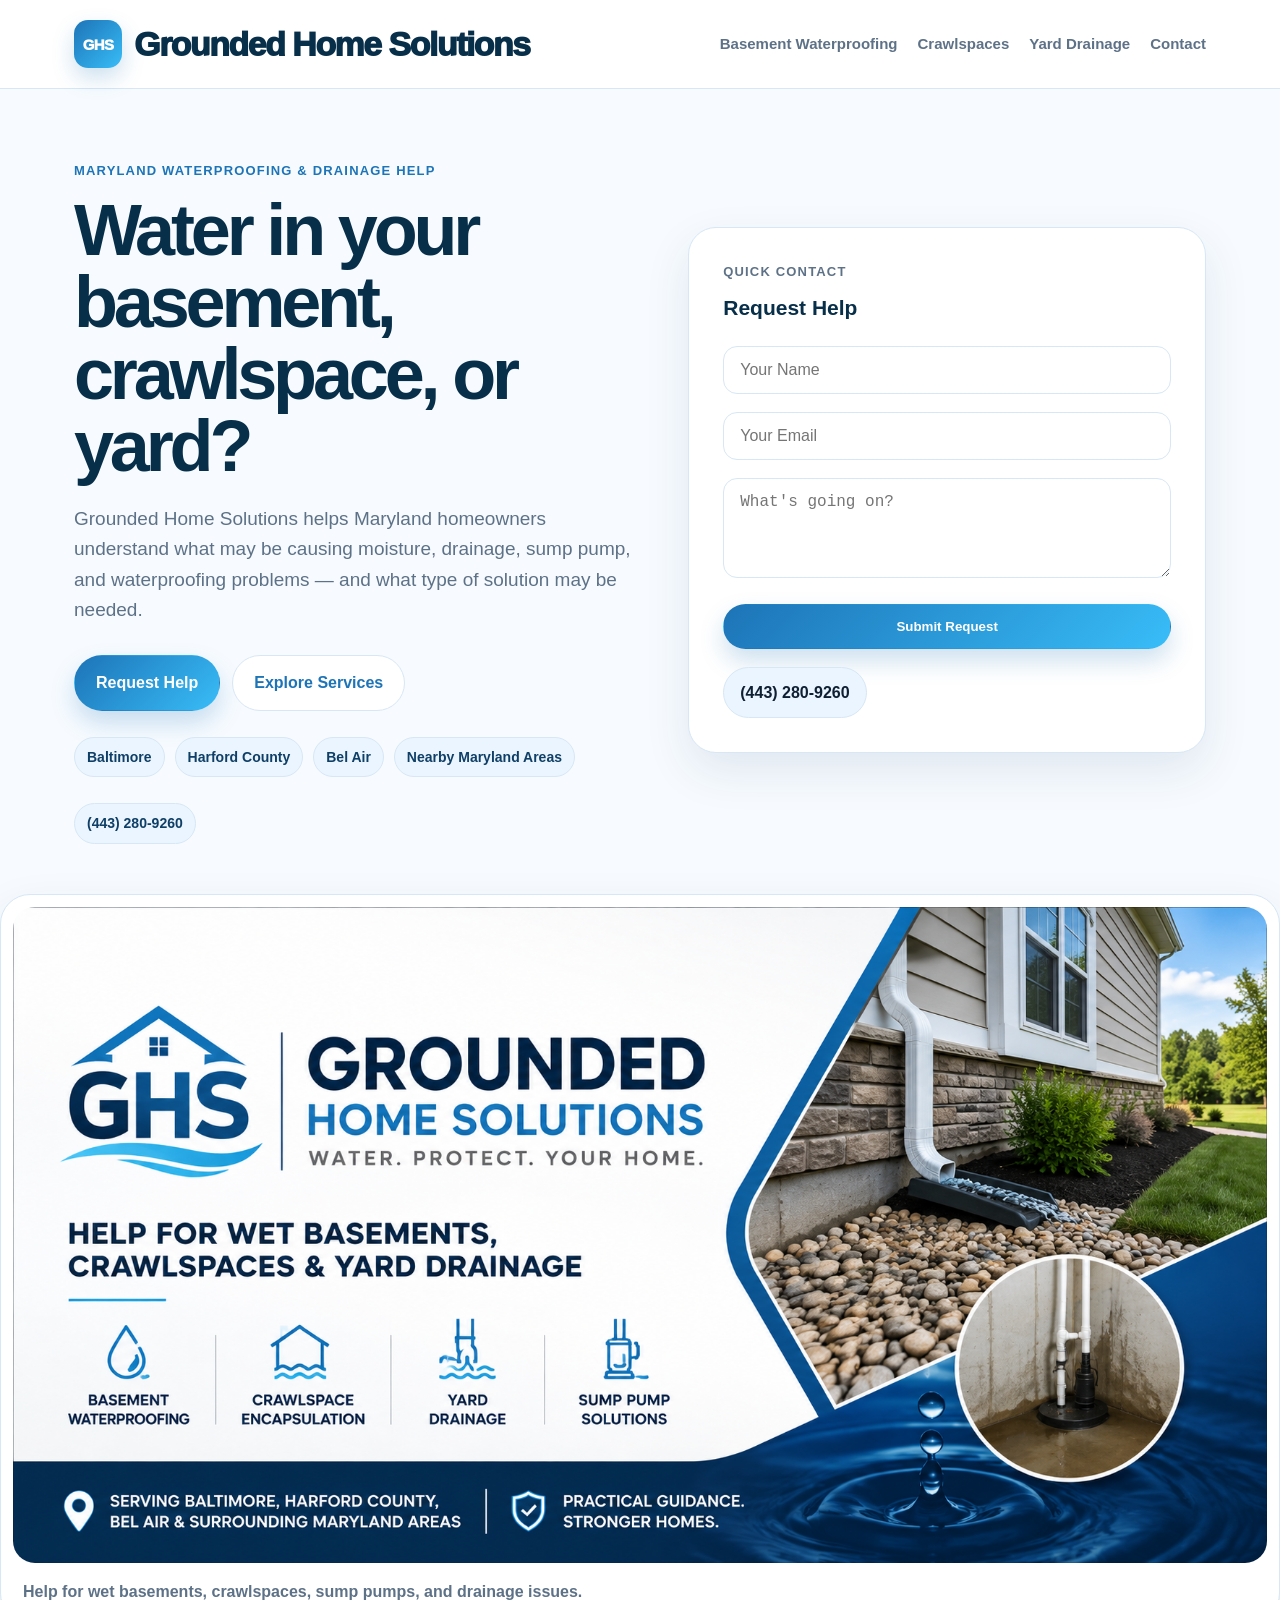
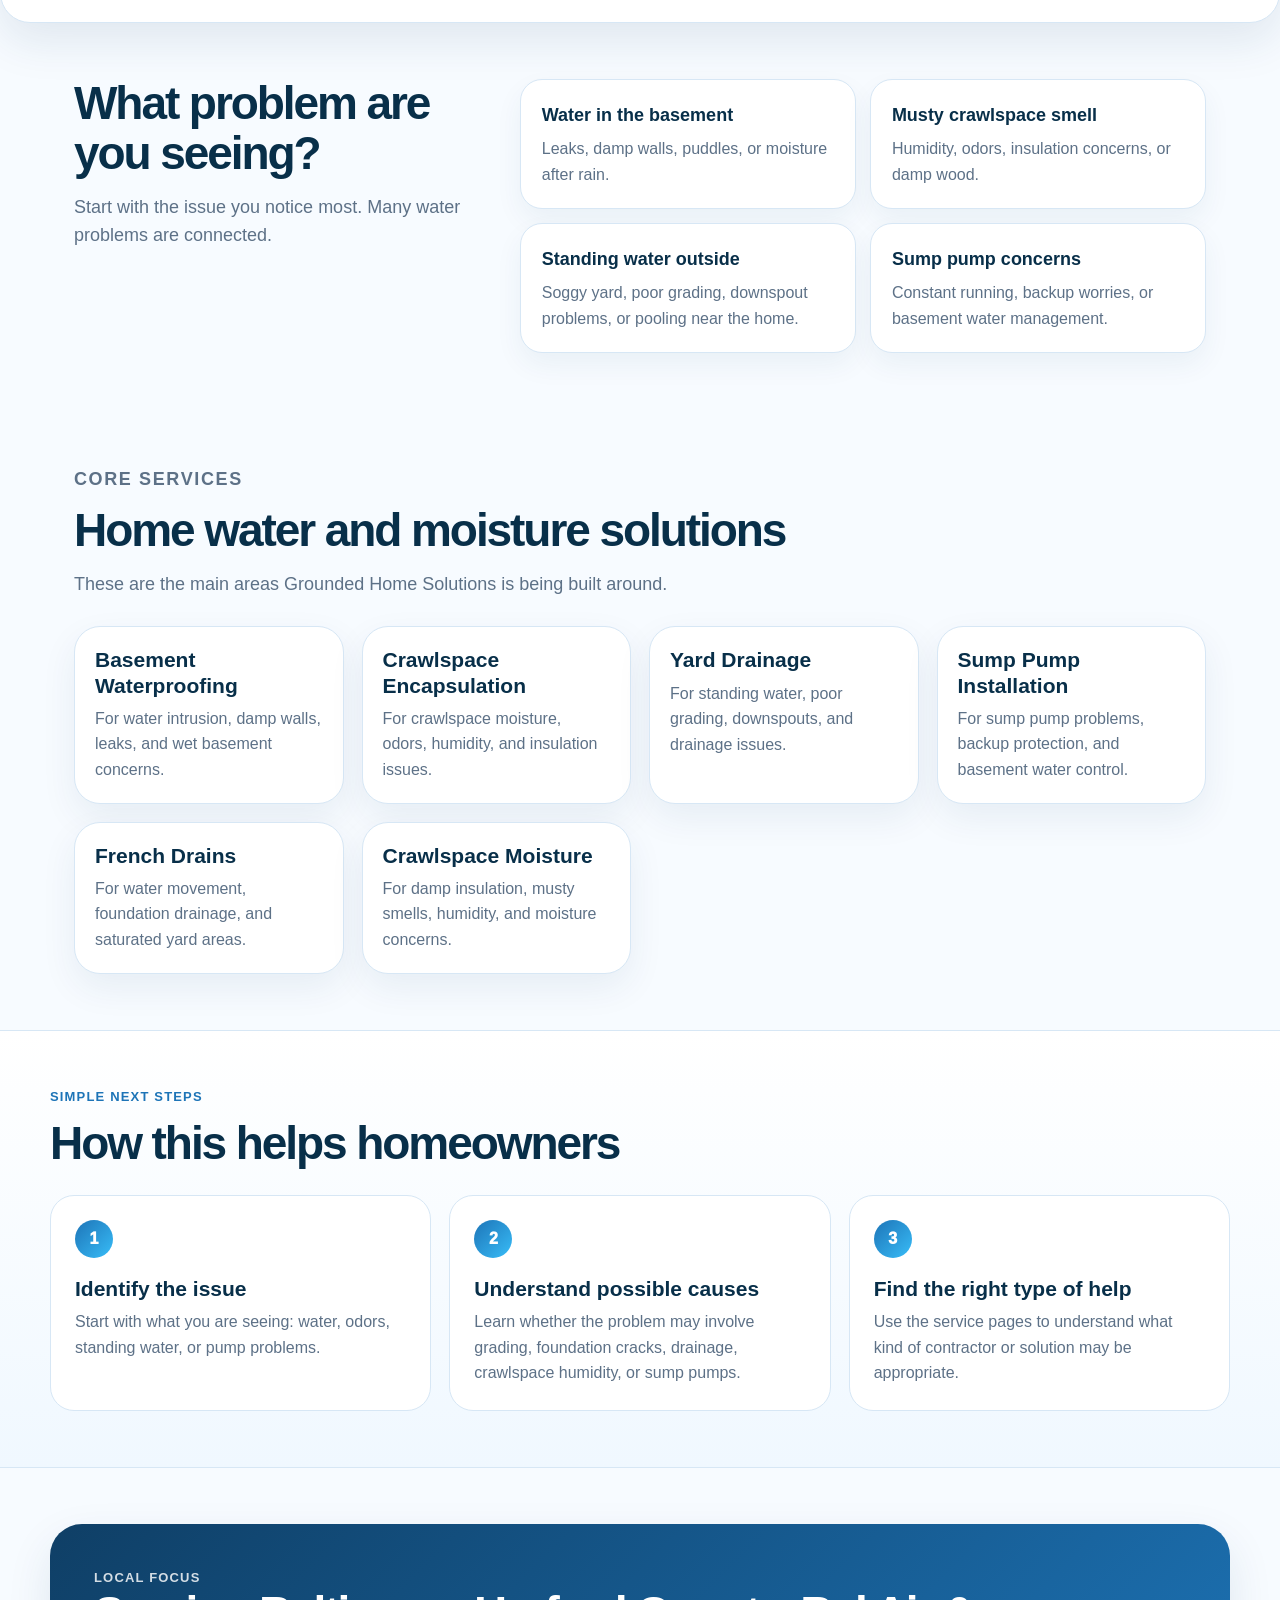
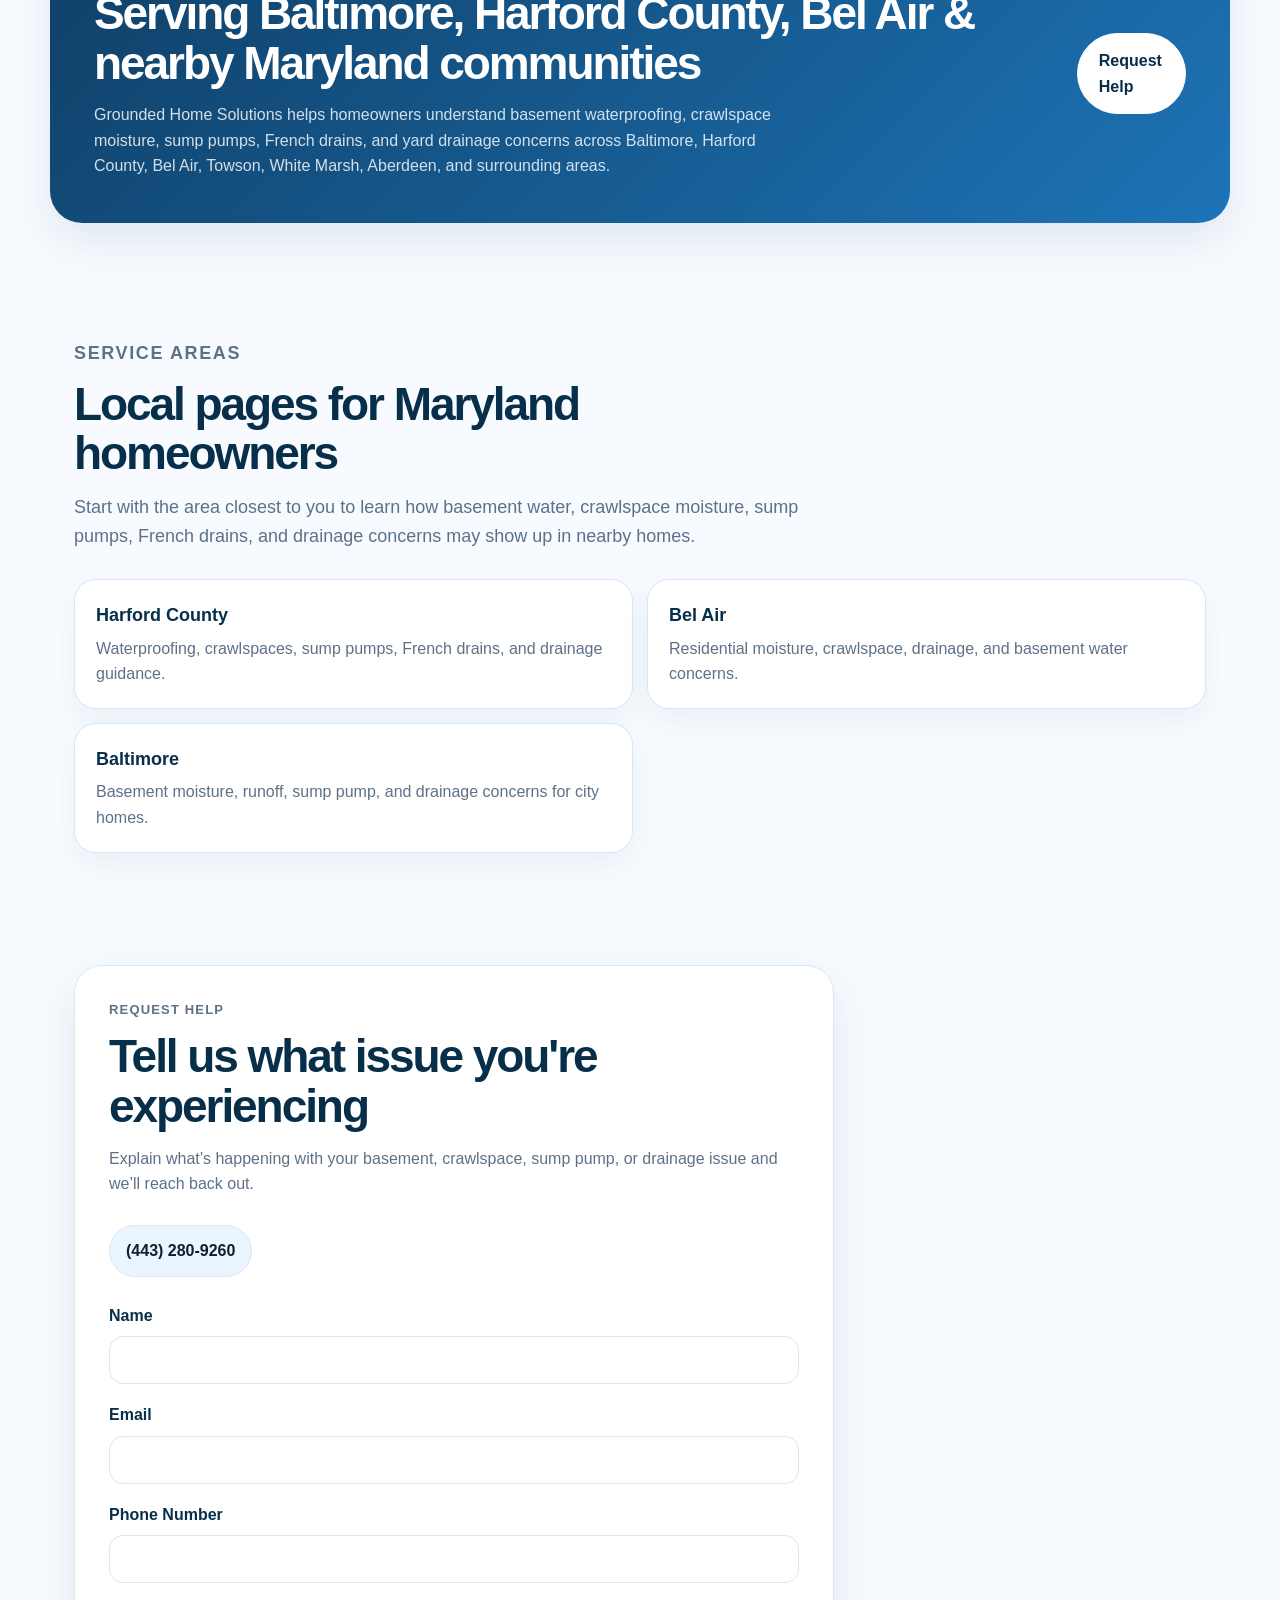
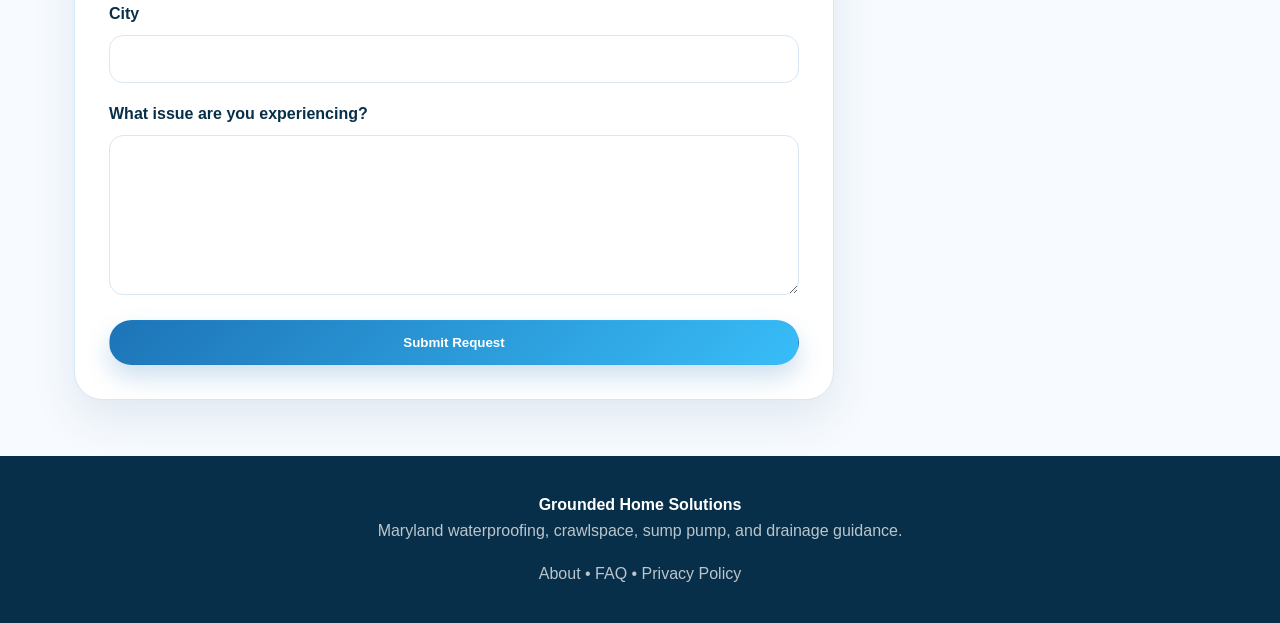
==== commit aa14d9cf: "Add footer navigation" ====
--- a/index.html
+++ b/index.html
@@ -644,15 +644,35 @@
 
   <footer>
 
-    <strong>
-      Grounded Home Solutions
-    </strong>
-
-    <p>
-      Maryland waterproofing, crawlspace, sump pump, and drainage guidance.
-    </p>
-
-  </footer>
+<strong>
+Grounded Home Solutions
+</strong>
+
+<p>
+Maryland waterproofing, crawlspace, sump pump, and drainage guidance.
+</p>
+
+<p style="margin-top:18px;">
+
+<a href="/about.html">
+About
+</a>
+
+•
+
+<a href="/faq.html">
+FAQ
+</a>
+
+•
+
+<a href="/privacy-policy.html">
+Privacy Policy
+</a>
+
+</p>
+
+</footer>
 
 </body>
 </html>
